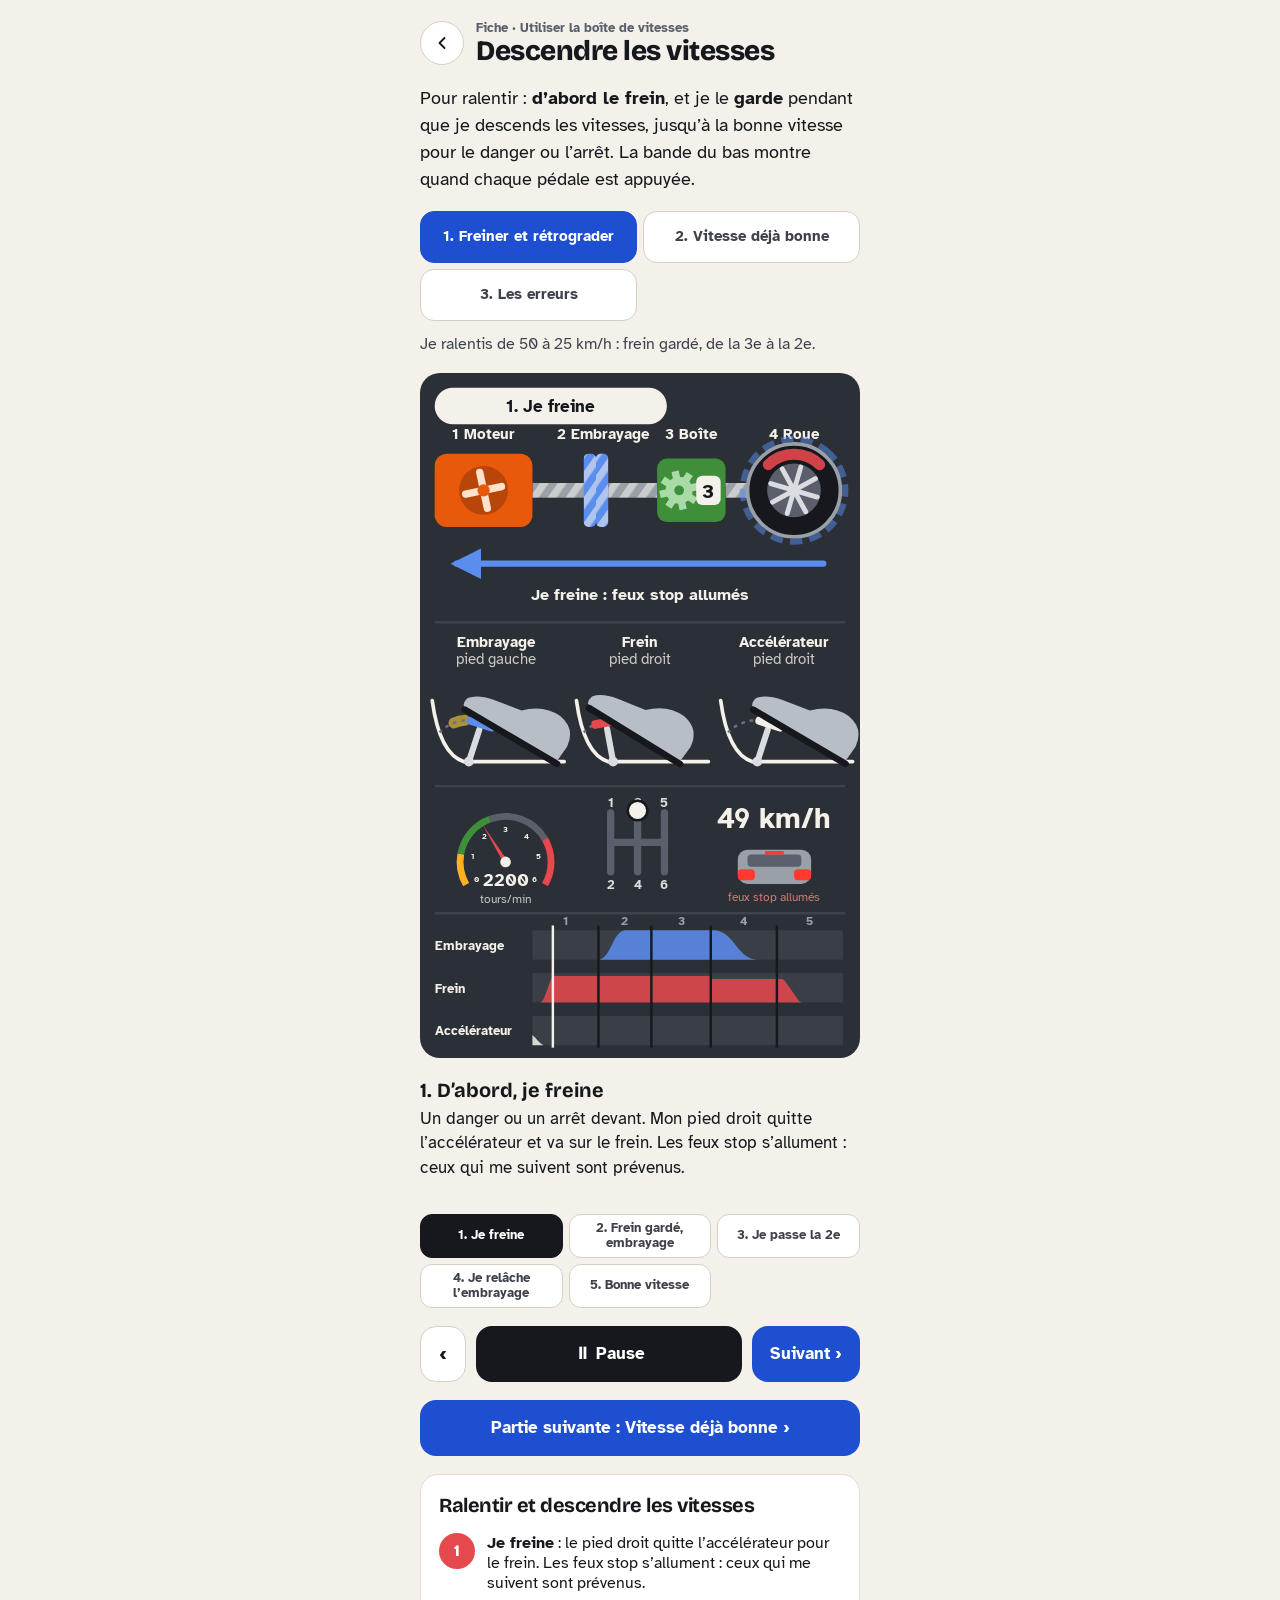
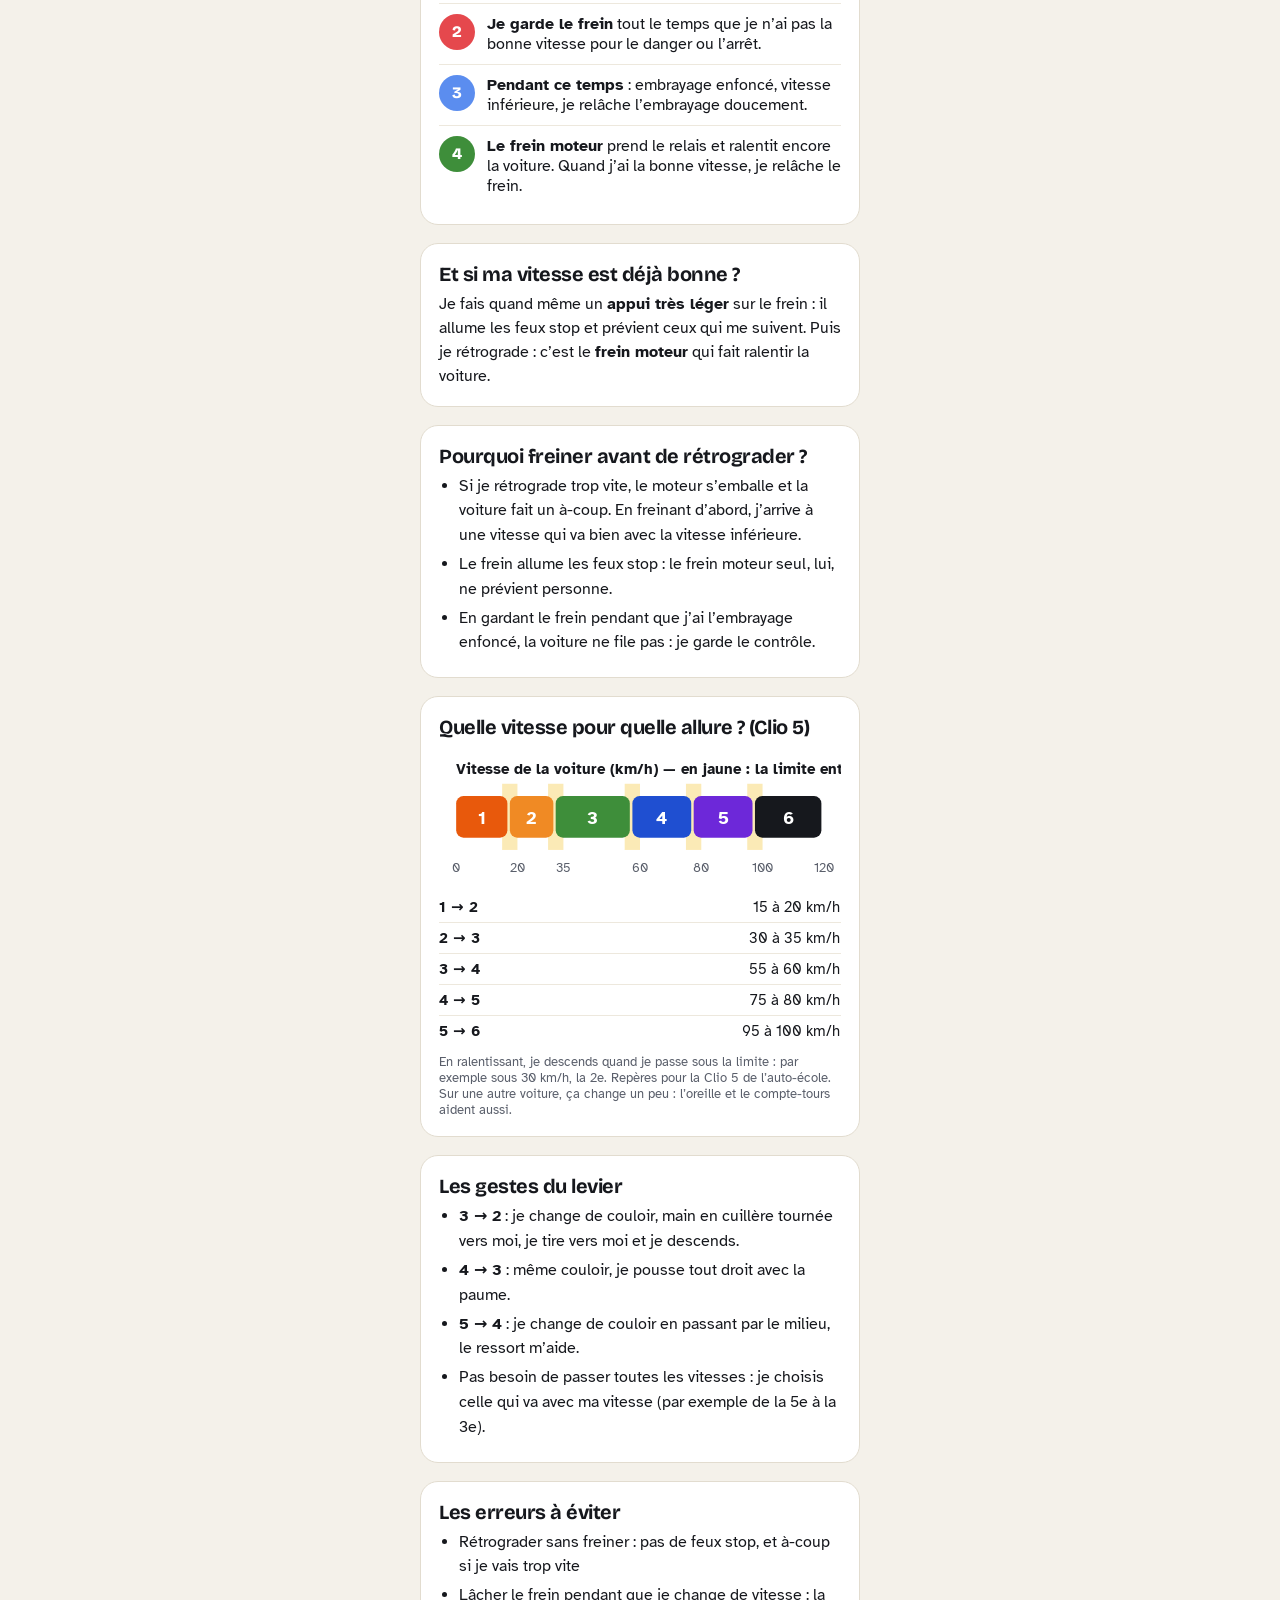
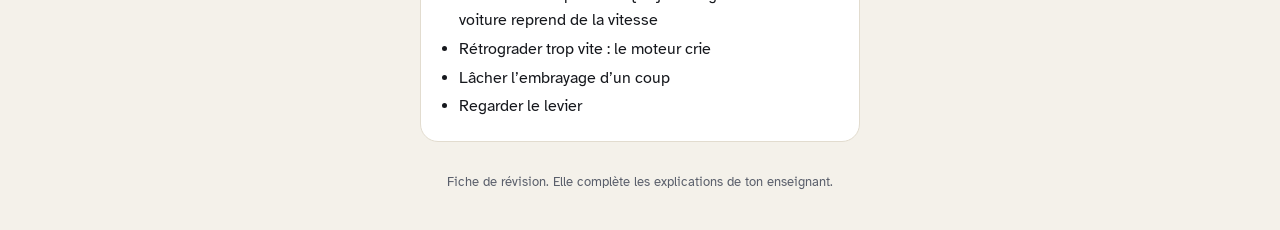
==== fiches/retro.html @ cc8c1042 "Add files via upload" ====
<!doctype html>
<html lang="fr">
<head>
<meta charset="utf-8">
<meta name="viewport" content="width=device-width, initial-scale=1, viewport-fit=cover">
<title>Descendre les vitesses — Fiche</title>
<meta name="theme-color" content="#F4F1EA">
<link rel="preconnect" href="https://fonts.googleapis.com">
<link href="https://fonts.googleapis.com/css2?family=Atkinson+Hyperlegible:wght@400;700&family=Bricolage+Grotesque:opsz,wght@12..96,600;12..96,800&display=swap" rel="stylesheet">
<link rel="stylesheet" href="fiches.css">
<style>
  .stage{background:#2B2F36;border-radius:20px;overflow:hidden;position:relative}
  .stage svg{display:block;width:100%;height:auto}
  .steps{display:grid;grid-template-columns:repeat(3,minmax(0,1fr));gap:6px}
  .steps button{min-height:44px;border-radius:12px;border:1px solid var(--line2);background:var(--card);font-weight:700;font-size:13px;cursor:pointer;color:var(--ink2);padding:0 4px;line-height:1.1}
  .steps button[aria-current="true"]{background:var(--ink);color:#fff;border-color:var(--ink)}
  .caption{min-height:120px;font-size:17px;line-height:1.45}
  .caption b{font-family:var(--display);font-size:20px;display:block;margin-bottom:2px}
  .ctrl{display:flex;gap:10px;align-items:center}
  .key{display:flex;gap:12px;align-items:flex-start;padding:10px 0;border-bottom:1px solid var(--soft)}
  .key:last-child{border-bottom:0}
  .key .n{flex-shrink:0;width:36px;height:36px;border-radius:18px;color:#fff;font-family:var(--display);font-weight:800;display:flex;align-items:center;justify-content:center}
  ul.clean{margin:0;padding-left:20px;line-height:1.55}
  ul.clean li{margin:4px 0}
  .two{display:grid;grid-template-columns:1fr 1fr;gap:10px}
  .two>div{border-radius:14px;padding:12px;line-height:1.45;font-size:15px}
  .lbl{font-family:'Atkinson Hyperlegible',sans-serif;font-weight:700}
  .card svg{display:block;width:100%;height:auto}
  .shaftA{animation:shaftRun .5s linear infinite}
  .wheelA{animation:wheelTurn 1.2s linear infinite;transform-box:fill-box;transform-origin:center}
  @keyframes shaftRun{to{stroke-dashoffset:-12}}
  @keyframes wheelTurn{to{transform:rotate(-360deg)}}
  @media (prefers-reduced-motion:reduce){.shaftA,.wheelA{animation:none}}
  .chap{display:grid;grid-template-columns:1fr 1fr;gap:6px}
  .chap button{min-height:52px;border-radius:14px;border:1px solid var(--line2);background:var(--card);font-weight:800;font-size:15px;cursor:pointer;color:var(--ink2);line-height:1.15;padding:4px 8px}
  .chap button[aria-pressed="true"]{background:var(--blue);border-color:var(--blue);color:#fff}
  .steps.n2{grid-template-columns:1fr 1fr}
</style>
</head>
<body>
<main id="app" style="gap:18px">
  <div class="row"><a class="icon-btn" href="./" id="backlink" aria-label="Retour"><svg viewBox="0 0 24 24" fill="none" stroke="currentColor" stroke-width="2.2" stroke-linecap="round" stroke-linejoin="round"><path d="M15 18l-6-6 6-6"/></svg></a>
    <div><div class="small muted" style="font-weight:700">Fiche · Utiliser la boîte de vitesses</div><h1 style="font-size:28px;font-weight:800;line-height:1.1">Descendre les vitesses</h1></div></div>

  <p style="margin:0;font-size:18px;line-height:1.5">Pour ralentir : <b>d’abord le frein</b>, et je le <b>garde</b> pendant que je descends les vitesses, jusqu’à la bonne vitesse pour le danger ou l’arrêt. La bande du bas montre quand chaque pédale est appuyée.</p>

  <div class="chap" id="chap" role="group" aria-label="Choisir une partie"></div>
  <p id="chapI" style="margin:-6px 0 0;font-size:16px;line-height:1.4;color:var(--ink2)"></p>
  <div class="stage" aria-label="Animation : moteur, embrayage, boîte de vitesses et roue, avec la pédale d'embrayage, l'accélérateur et le compte-tours">
    <svg id="scene" viewBox="0 0 360 560" role="img" aria-labelledby="capT">
      <defs>
        <pattern id="stripe" width="12" height="12" patternUnits="userSpaceOnUse" patternTransform="rotate(35)"><rect width="6" height="12" fill="#F4F1EA" opacity=".55"/></pattern>
        <marker id="ah" viewBox="0 0 10 10" refX="8" refY="5" markerWidth="5" markerHeight="5" orient="auto-start-reverse"><path d="M0 0 L10 5 L0 10 Z" fill="context-stroke"/></marker>
      </defs>
      <!-- étiquettes -->
      <g class="lbl" font-size="12" fill="#F4F1EA" text-anchor="middle">
        <text x="52" y="54">1 Moteur</text><text x="150" y="54">2 Embrayage</text><text x="222" y="54">3 Boîte</text><text x="306" y="54">4 Roue</text>
      </g>
      <!-- arbres (les rayures défilent = ça tourne) -->
      <g id="sh1"><rect x="92" y="90" width="44" height="12" fill="#9AA0A8"/><rect id="sh1s" x="80" y="90" width="68" height="12" fill="url(#stripe)" clip-path="url(#c1)"/></g>
      <clipPath id="c1"><rect x="92" y="90" width="44" height="12"/></clipPath>
      <g id="sh2"><rect id="sh2r" x="156" y="90" width="38" height="12" fill="#9AA0A8"/><rect id="sh2s" x="144" y="90" width="62" height="12" fill="url(#stripe)" clip-path="url(#c2)"/></g>
      <clipPath id="c2"><rect id="c2r" x="156" y="90" width="38" height="12"/></clipPath>
      <g id="sh3"><rect x="250" y="90" width="20" height="12" fill="#9AA0A8"/><rect id="sh3s" x="238" y="90" width="44" height="12" fill="url(#stripe)" clip-path="url(#c3)"/></g>
      <clipPath id="c3"><rect x="250" y="90" width="20" height="12"/></clipPath>
      <!-- moteur -->
      <rect x="12" y="66" width="80" height="60" rx="10" fill="#E8590C"/>
      <g transform="translate(52 96)"><circle r="20" fill="#B8460A"/><g id="fanE"><rect x="-3" y="-18" width="6" height="36" rx="3" fill="#FFE2CC"/><rect x="-18" y="-3" width="36" height="6" rx="3" fill="#FFE2CC"/></g><circle r="5" fill="#E8590C"/></g>
      <!-- embrayage : disque côté moteur + disque côté boîte -->
      <g id="discA"><rect x="134" y="66" width="10" height="60" rx="4" fill="#5B8DEF"/><rect id="discAs" x="134" y="40" width="10" height="112" fill="url(#stripe)" clip-path="url(#cA)"/></g>
      <clipPath id="cA"><rect x="134" y="66" width="10" height="60" rx="4"/></clipPath>
      <g id="discB"><rect x="0" y="66" width="10" height="60" rx="4" fill="#5B8DEF"/><rect id="discBs" x="0" y="40" width="10" height="112" fill="url(#stripe)" clip-path="url(#cB)"/></g>
      <clipPath id="cB"><rect id="cBr" x="0" y="66" width="10" height="60" rx="4"/></clipPath>
      <g id="spark" opacity="0"><path d="M144 76 l6 -8 M144 96 l8 0 M144 116 l6 8" stroke="#FFD43B" stroke-width="3" stroke-linecap="round"/></g>
      <!-- boîte -->
      <rect x="194" y="70" width="56" height="52" rx="8" fill="#3E8E3A"/>
      <g transform="translate(212 96)"><g id="gear"><circle r="11" fill="#A9DBA6"/><g fill="#A9DBA6"><rect x="-3" y="-16" width="6" height="32"/><rect x="-16" y="-3" width="32" height="6"/><rect x="-3" y="-16" width="6" height="32" transform="rotate(45)"/><rect x="-3" y="-16" width="6" height="32" transform="rotate(-45)"/></g><circle r="4" fill="#3E8E3A"/></g></g>
      <rect x="226" y="84" width="20" height="24" rx="5" fill="#F4F1EA"/><text id="gearT" x="236" y="102" text-anchor="middle" class="lbl" font-size="16" fill="#16181D">N</text>
      <!-- roue -->
      <g transform="translate(306 96)"><circle id="emb" r="42" fill="none" stroke="#5B8DEF" stroke-width="5" stroke-dasharray="10 6" opacity="0"/><circle r="38" fill="#16181D" stroke="#9AA0A8" stroke-width="3"/><circle r="22" fill="#5A5F6B"/><g id="wheel" stroke="#D9DCE0" stroke-width="4" stroke-linecap="round"><path d="M0 -20 V20 M-20 0 H20 M-14 -14 L14 14 M-14 14 L14 -14"/></g><circle r="5" fill="#D9DCE0"/><path id="brk" d="M-21 -21 A30 30 0 0 1 21 -21" stroke="#E5484D" stroke-width="9" fill="none" stroke-linecap="round" opacity="0"/></g>
      <!-- sens de l'entraînement -->
      <g id="flow" opacity="0"><line id="flowL" x1="30" y1="156" x2="330" y2="156" stroke="#FFB020" stroke-width="5" stroke-linecap="round" marker-end="url(#ah)"/></g>
      <g id="cut" opacity="0"><circle cx="150" cy="156" r="11" fill="#E5484D"/><path d="M144 150 l12 12 M156 150 l-12 12" stroke="#fff" stroke-width="3" stroke-linecap="round"/></g>
      <text id="flowT" x="180" y="186" text-anchor="middle" class="lbl" font-size="13" fill="#F4F1EA"></text>
      <line x1="12" y1="204" x2="348" y2="204" stroke="#3E424B" stroke-width="2"/>
      <!-- pédales, levier, compte-tours, feux stop, bande des appuis -->
      <g class="lbl" font-size="12" fill="#F4F1EA" text-anchor="middle"><text x="62" y="224">Embrayage</text><text x="62" y="238" font-weight="400" opacity=".8">pied gauche</text><text x="180" y="224">Frein</text><text x="180" y="238" font-weight="400" opacity=".8">pied droit</text><text x="298" y="224">Accélérateur</text><text x="298" y="238" font-weight="400" opacity=".8">pied droit</text></g>
      <g id="uC" transform="translate(58 318)"></g>
      <g id="grpF"><g id="uF" transform="translate(176 318)"></g></g>
      <g id="uA" transform="translate(294 318)"></g>
      <line x1="12" y1="338" x2="348" y2="338" stroke="#3E424B" stroke-width="2"/>
      <g transform="translate(70 400) scale(.62)">
        <path id="arcs" fill="none"/>
        <g id="ticks"></g>
        <g id="needle"><path d="M-3 0 L0 -58 L3 0 Z" fill="#E5484D"/></g><circle r="7" fill="#F4F1EA"/>
        <text y="32" text-anchor="middle" class="lbl" font-size="24" fill="#F4F1EA" id="rpmT">800</text>
      </g>
      <text x="70" y="434" text-anchor="middle" font-family="Atkinson Hyperlegible, sans-serif" font-size="10" fill="#F4F1EA" opacity=".8">tours/min</text>
      <g transform="translate(178 384)">
        <g stroke="#5A5F6B" stroke-width="6" stroke-linecap="round" fill="none"><path d="M-22 -24 V24 M0 -24 V24 M22 -24 V24 M-22 0 H22"/></g>
        <g class="lbl" font-size="11" fill="#D9DCE0" text-anchor="middle"><text x="-22" y="-29">1</text><text x="0" y="-29">3</text><text x="22" y="-29">5</text><text x="-22" y="38">2</text><text x="0" y="38">4</text><text x="22" y="38">6</text></g>
        <circle id="knob" r="8" fill="#F4F1EA" stroke="#16181D" stroke-width="2"/>
      </g>
      <text id="spdT" x="290" y="372" text-anchor="middle" class="lbl" font-size="24" fill="#F4F1EA">0 km/h</text>
      <g transform="translate(290 404)"><rect x="-30" y="-14" width="60" height="28" rx="8" fill="#9AA0A8"/><rect x="-22" y="-10" width="44" height="10" rx="3" fill="#5A5F6B"/>
        <rect id="stopL" x="-30" y="2" width="14" height="9" rx="3" fill="#6B2A2A"/><rect id="stopR" x="16" y="2" width="14" height="9" rx="3" fill="#6B2A2A"/><rect id="stopC" x="-8" y="-13" width="16" height="3" rx="1.5" fill="#6B2A2A"/></g>
      <text id="stopT" x="290" y="432" text-anchor="middle" font-family="Atkinson Hyperlegible, sans-serif" font-size="10" fill="#F4F1EA" opacity=".8">feux stop</text>
      <line x1="12" y1="442" x2="348" y2="442" stroke="#3E424B" stroke-width="2"/>
      <g class="lbl" font-size="11" fill="#F4F1EA"><text x="12" y="472">Embrayage</text><text x="12" y="507">Frein</text><text x="12" y="542">Accélérateur</text></g>
      <g id="tl"></g>
      <line id="tlCur" y1="452" y2="552" stroke="#F4F1EA" stroke-width="2"/>
      <g id="stallB" opacity="0"><rect x="134" y="142" width="92" height="28" rx="14" fill="#E5484D"/><text x="180" y="161" text-anchor="middle" class="lbl" font-size="14" fill="#fff">Calé !</text></g>
      <g><rect x="12" y="12" width="190" height="30" rx="15" fill="#F4F1EA"/><text id="badgeT" x="107" y="32" text-anchor="middle" class="lbl" font-size="14" fill="#16181D"></text></g>
    </svg>
  </div>

  <div class="caption" id="cap" aria-live="polite"><b id="capT"></b><span id="capS"></span></div>
  <div class="steps" id="steps"></div>
  <div class="ctrl"><button class="btn btn-light" id="prev" style="width:auto;padding:0 18px;font-size:20px" aria-label="Étape précédente">‹</button><button class="btn btn-dark" id="play" style="flex:1">⏸ Pause</button><button class="btn btn-primary" id="next" style="width:auto;padding:0 18px">Suivant ›</button></div>
  <button class="btn btn-primary" id="nextChap"></button>

  <div class="card" id="gestes"><h2 style="font-size:20px;margin-bottom:6px">Ralentir et descendre les vitesses</h2>
    <div class="key"><span class="n" style="background:#E5484D">1</span><div><b>Je freine</b> : le pied droit quitte l’accélérateur pour le frein. Les feux stop s’allument : ceux qui me suivent sont prévenus.</div></div>
    <div class="key"><span class="n" style="background:#E5484D">2</span><div><b>Je garde le frein</b> tout le temps que je n’ai pas la bonne vitesse pour le danger ou l’arrêt.</div></div>
    <div class="key"><span class="n" style="background:#5B8DEF">3</span><div><b>Pendant ce temps</b> : embrayage enfoncé, vitesse inférieure, je relâche l’embrayage doucement.</div></div>
    <div class="key"><span class="n" style="background:#3E8E3A">4</span><div><b>Le frein moteur</b> prend le relais et ralentit encore la voiture. Quand j’ai la bonne vitesse, je relâche le frein.</div></div>
  </div>

  <div class="card" id="leger"><h2 style="font-size:20px;margin-bottom:6px">Et si ma vitesse est déjà bonne ?</h2>
    <p style="margin:0;line-height:1.5">Je fais quand même un <b>appui très léger</b> sur le frein : il allume les feux stop et prévient ceux qui me suivent. Puis je rétrograde : c’est le <b>frein moteur</b> qui fait ralentir la voiture.</p>
  </div>

  <div class="card" id="pourquoi"><h2 style="font-size:20px;margin-bottom:6px">Pourquoi freiner avant de rétrograder ?</h2>
    <ul class="clean">
      <li>Si je rétrograde trop vite, le moteur s’emballe et la voiture fait un à-coup. En freinant d’abord, j’arrive à une vitesse qui va bien avec la vitesse inférieure.</li>
      <li>Le frein allume les feux stop : le frein moteur seul, lui, ne prévient personne.</li>
      <li>En gardant le frein pendant que j’ai l’embrayage enfoncé, la voiture ne file pas : je garde le contrôle.</li>
    </ul>
  </div>

  <div class="card" id="plages"><h2 style="font-size:20px;margin-bottom:8px">Quelle vitesse pour quelle allure ? (Clio 5)</h2>
    <svg viewBox="0 0 328 112" role="img" aria-label="Vitesses de passage sur la Clio 5 : de la 1re à la 2e vers 15 à 20 km/h, de la 2e à la 3e vers 30 à 35, de la 3e à la 4e vers 55 à 60, de la 4e à la 5e vers 75 à 80, de la 5e à la 6e vers 95 à 100 km/h">
      <text x="14" y="22" font-family="Atkinson Hyperlegible, sans-serif" font-size="12" font-weight="700" fill="#16181D">Vitesse de la voiture (km/h) — en jaune : la limite entre deux vitesses</text>
      <rect x="51.5" y="30" width="12.5" height="54" fill="#F2C230" opacity=".35"/><rect x="89.0" y="30" width="12.5" height="54" fill="#F2C230" opacity=".35"/><rect x="151.5" y="30" width="12.5" height="54" fill="#F2C230" opacity=".35"/><rect x="201.5" y="30" width="12.5" height="54" fill="#F2C230" opacity=".35"/><rect x="251.5" y="30" width="12.5" height="54" fill="#F2C230" opacity=".35"/><rect x="14.0" y="40" width="41.8" height="34" rx="6" fill="#E8590C"/><text x="34.9" y="63" text-anchor="middle" font-family="Atkinson Hyperlegible, sans-serif" font-weight="700" font-size="15" fill="#fff">1</text><rect x="57.8" y="40" width="35.5" height="34" rx="6" fill="#F08A24"/><text x="75.5" y="63" text-anchor="middle" font-family="Atkinson Hyperlegible, sans-serif" font-weight="700" font-size="15" fill="#fff">2</text><rect x="95.2" y="40" width="60.5" height="34" rx="6" fill="#3E8E3A"/><text x="125.5" y="63" text-anchor="middle" font-family="Atkinson Hyperlegible, sans-serif" font-weight="700" font-size="15" fill="#fff">3</text><rect x="157.8" y="40" width="48.0" height="34" rx="6" fill="#1F4FD1"/><text x="181.8" y="63" text-anchor="middle" font-family="Atkinson Hyperlegible, sans-serif" font-weight="700" font-size="15" fill="#fff">4</text><rect x="207.8" y="40" width="48.0" height="34" rx="6" fill="#6D28D9"/><text x="231.8" y="63" text-anchor="middle" font-family="Atkinson Hyperlegible, sans-serif" font-weight="700" font-size="15" fill="#fff">5</text><rect x="257.8" y="40" width="54.2" height="34" rx="6" fill="#16181D"/><text x="284.9" y="63" text-anchor="middle" font-family="Atkinson Hyperlegible, sans-serif" font-weight="700" font-size="15" fill="#fff">6</text><text x="14.0" y="102" text-anchor="middle" font-family="Atkinson Hyperlegible, sans-serif" font-size="11" fill="#5A5F6B">0</text><text x="64.0" y="102" text-anchor="middle" font-family="Atkinson Hyperlegible, sans-serif" font-size="11" fill="#5A5F6B">20</text><text x="101.5" y="102" text-anchor="middle" font-family="Atkinson Hyperlegible, sans-serif" font-size="11" fill="#5A5F6B">35</text><text x="164.0" y="102" text-anchor="middle" font-family="Atkinson Hyperlegible, sans-serif" font-size="11" fill="#5A5F6B">60</text><text x="214.0" y="102" text-anchor="middle" font-family="Atkinson Hyperlegible, sans-serif" font-size="11" fill="#5A5F6B">80</text><text x="264.0" y="102" text-anchor="middle" font-family="Atkinson Hyperlegible, sans-serif" font-size="11" fill="#5A5F6B">100</text><text x="314.0" y="102" text-anchor="middle" font-family="Atkinson Hyperlegible, sans-serif" font-size="11" fill="#5A5F6B">120</text>
    </svg>
    <table style="width:100%;border-collapse:collapse;margin-top:8px;font-size:15px">
      <tr style="border-bottom:1px solid var(--soft)"><td style="padding:6px 0"><b>1 → 2</b></td><td style="text-align:right">15 à 20 km/h</td></tr>
      <tr style="border-bottom:1px solid var(--soft)"><td style="padding:6px 0"><b>2 → 3</b></td><td style="text-align:right">30 à 35 km/h</td></tr>
      <tr style="border-bottom:1px solid var(--soft)"><td style="padding:6px 0"><b>3 → 4</b></td><td style="text-align:right">55 à 60 km/h</td></tr>
      <tr style="border-bottom:1px solid var(--soft)"><td style="padding:6px 0"><b>4 → 5</b></td><td style="text-align:right">75 à 80 km/h</td></tr>
      <tr><td style="padding:6px 0"><b>5 → 6</b></td><td style="text-align:right">95 à 100 km/h</td></tr>
    </table>
    <p class="small muted" style="margin:8px 0 0">En ralentissant, je descends quand je passe sous la limite : par exemple sous 30 km/h, la 2e. Repères pour la Clio 5 de l’auto-école. Sur une autre voiture, ça change un peu : l’oreille et le compte-tours aident aussi.</p>
  </div>

  <div class="card" id="grille"><h2 style="font-size:20px;margin-bottom:6px">Les gestes du levier</h2>
    <ul class="clean">
      <li><b>3 → 2</b> : je change de couloir, main en cuillère tournée vers moi, je tire vers moi et je descends.</li>
      <li><b>4 → 3</b> : même couloir, je pousse tout droit avec la paume.</li>
      <li><b>5 → 4</b> : je change de couloir en passant par le milieu, le ressort m’aide.</li>
      <li>Pas besoin de passer toutes les vitesses : je choisis celle qui va avec ma vitesse (par exemple de la 5e à la 3e).</li>
    </ul>
  </div>

  <div class="card"><h2 style="font-size:20px;margin-bottom:6px">Les erreurs à éviter</h2>
    <ul class="clean"><li>Rétrograder sans freiner : pas de feux stop, et à-coup si je vais trop vite</li><li>Lâcher le frein pendant que je change de vitesse : la voiture reprend de la vitesse</li><li>Rétrograder trop vite : le moteur crie</li><li>Lâcher l’embrayage d’un coup</li><li>Regarder le levier</li></ul></div>

  <p class="footer">Fiche de révision. Elle complète les explications de ton enseignant.</p>
</main>
<script>
(function () {
  'use strict';
  (function backlink() { // retour : liste des fiches ; ouverte depuis l'outil de l'enseignant (?o=1) : page précédente
    const bl = document.getElementById('backlink');
    bl.href = './'; bl.setAttribute('aria-label', 'Toutes les fiches');
    if (new URLSearchParams(location.search).has('o')) bl.addEventListener('click', function (e) { if (history.length > 1) { e.preventDefault(); history.back(); } });
  })();
  const $ = (id) => document.getElementById(id);
  const ease = (t) => t < .5 ? 2 * t * t : 1 - Math.pow(-2 * t + 2, 2) / 2;
  const lerp = (a, b, t) => a + (b - a) * t;
  const seg = (p, a, b) => Math.max(0, Math.min(1, (p - a) / (b - a)));
  const R1 = 125, R2 = 65, R3 = 45, R4 = 33; // tr/min par km/h en 1re, 2e, 3e

  // ---- compte-tours : arcs et graduations (0 à 6000 tr/min sur 240°) ----
  const ang = (rpm) => -120 + Math.min(rpm, 6000) / 6000 * 240;
  function arc(a1, a2, r) {
    const p = (a) => [Math.sin(a * Math.PI / 180) * r, -Math.cos(a * Math.PI / 180) * r];
    const [x1, y1] = p(a1), [x2, y2] = p(a2);
    return `M${x1.toFixed(1)} ${y1.toFixed(1)} A${r} ${r} 0 ${a2 - a1 > 180 ? 1 : 0} 1 ${x2.toFixed(1)} ${y2.toFixed(1)}`;
  }
  (function gauge() {
    const zones = [[0, 1000, '#FFB020'], [1000, 2500, '#3E8E3A'], [2500, 4500, '#5A5F6B'], [4500, 6000, '#E5484D']];
    $('arcs').outerHTML = zones.map(([a, b, c]) => `<path d="${arc(ang(a), ang(b), 60)}" stroke="${c}" stroke-width="9" fill="none"/>`).join('');
    let t = '';
    for (let k = 0; k <= 6; k++) { const a = ang(k * 1000) * Math.PI / 180; t += `<text x="${(Math.sin(a) * 44).toFixed(1)}" y="${(-Math.cos(a) * 44 + 4).toFixed(1)}" text-anchor="middle" font-family="Atkinson Hyperlegible, sans-serif" font-size="11" font-weight="700" fill="#F4F1EA">${k}</text>`; }
    $('ticks').innerHTML = t;
  })();

  // ---- pédales : angle relevée / enfoncée ----
  // Pédale vue de côté (conducteur à droite, avant de la voiture à gauche) : articulée au plancher,
  // le talon posé au sol, le pied appuie sur le patin. d = 0 pédale en haut, 1 pédale enfoncée.
  const PU = { P: [-18, 0], L: 30, up: 18, down: -45, F: 62 }; // F : talon → plante du pied
  const padAt = (d) => { const a = lerp(PU.up, PU.down, d) * Math.PI / 180; return { a, x: PU.P[0] + Math.sin(a) * (PU.L + 4), y: PU.P[1] - Math.cos(a) * (PU.L + 4) }; };
  const SHOE = 'M6 0 L-56 0 Q-62 -1 -60 -7 Q-56 -12 -46 -14 L-28 -17 Q-18 -27 -6 -26 Q6 -24 7 -12 Z';
  function unitSVG(id, pad, dark) {
    const fl = dark ? '#F4F1EA' : '#16181D', arm = dark ? '#D9DCE0' : '#5A5F6B', tr = dark ? '#6B7280' : '#C9C2B3';
    let path = ''; for (let k = 0; k <= 10; k++) { const q = padAt(k / 10); path += (k ? 'L' : 'M') + q.x.toFixed(1) + ' ' + q.y.toFixed(1); }
    let pp = ''; for (let k = 0; k <= 6; k++) { const q = padAt(.38 + .24 * k / 6); pp += (k ? 'L' : 'M') + q.x.toFixed(1) + ' ' + q.y.toFixed(1); }
    return `<path d="M-48 -50 Q-42 -6 -22 0 L60 0" stroke="${fl}" stroke-width="3" fill="none" stroke-linecap="round"/>
      ${id === 'C' ? `<path d="${pp}" stroke="#FFD43B" stroke-width="9" fill="none" stroke-linecap="round" opacity=".6"/>` : ''}
      <path d="${path}" stroke="${tr}" stroke-width="2" fill="none" stroke-dasharray="3 4"/>
      <g id="${id}arm"><rect x="-2.5" y="-${PU.L}" width="5" height="${PU.L}" rx="2.5" fill="${arm}"/><rect x="-12" y="-${PU.L + 6}" width="24" height="7" rx="3" fill="${pad}"/></g>
      <circle cx="${PU.P[0]}" cy="${PU.P[1]}" r="4" fill="${arm}"/>
      <g id="${id}foot"><path d="${SHOE}" fill="${dark ? '#B8BEC6' : '#9AA0A8'}"/><path d="M7 0 L-58 0" stroke="${dark ? '#16181D' : '#3E424B'}" stroke-width="4" stroke-linecap="round"/></g>`;
  }
  function setPedal(id, d, root) {
    const r = root || document, q = padAt(Math.max(0, Math.min(1, d)));
    r.querySelector('#' + id + 'arm').setAttribute('transform', `translate(${PU.P[0]} ${PU.P[1]}) rotate(${(q.a * 180 / Math.PI).toFixed(1)})`);
    // le talon reste au sol, la plante du pied sur le patin
    const py = q.y - 2, dy = -3 - py, hx = q.x + Math.sqrt(Math.max(0, PU.F * PU.F - dy * dy));
    const phi = Math.atan2(py + 3, q.x - hx) * 180 / Math.PI - 180;
    r.querySelector('#' + id + 'foot').setAttribute('transform', `translate(${hx.toFixed(1)} -3) rotate(${phi.toFixed(1)}) scale(${(PU.F / 46).toFixed(3)})`);
  }
  $('uC').innerHTML = unitSVG('C', '#5B8DEF', true);
  $('uF').innerHTML = unitSVG('F', '#E5484D', true);
  $('uA').innerHTML = unitSVG('A', '#F4F1EA', true);

  // ---- les étapes ----
  // c : embrayage (0 = pédale enfoncée / débrayé, 1 = relevée / embrayé) · g : gaz (0-1)
  // rpm : régime · v : km/h · b : rotation du disque côté boîte (tr/min équivalents) · flow : 'fwd' | 'back' | 'cut' | 'none'
  // fb : frein (0-1) · lev : position du levier
  const geared = (gear, v) => gear === '2' ? v * R2 : (gear === '3' ? v * R3 : (gear === '4' ? v * R4 : v * R1));
  const STEPS = [
    { id: 'frein', k: '1. Je freine', d: 5000, t: '1. D’abord, je freine', s: 'Un danger ou un arrêt devant. Mon pied droit quitte l’accélérateur et va sur le frein. Les feux stop s’allument : ceux qui me suivent sont prévenus.',
      f: (p) => { const g = .35 * (1 - seg(p, 0, .15)), fb = .45 * seg(p, .15, .3), v = lerp(50, 38, ease(seg(p, .15, 1))); return { c: 1, g, fb, rpm: geared('3', v), v, b: geared('3', v), gear: '3', lev: '3', flow: g > .05 ? 'fwd' : 'back', ft: fb > .05 ? 'Je freine : feux stop allumés' : 'Pied levé…' }; } },
    { id: 'garde', k: '2. Frein gardé, embrayage', d: 4000, t: '2. Je garde le frein et j’enfonce l’embrayage', s: 'Le pied droit reste sur le frein. Le pied gauche enfonce l’embrayage pour pouvoir changer de vitesse.',
      f: (p) => { const c = 1 - ease(seg(p, 0, .5)), v = lerp(38, 33, p); return { c, g: 0, fb: .45, rpm: c > .5 ? geared('3', v) : lerp(800, geared('3', v), c * 2), v, b: geared('3', v), gear: '3', lev: '3', flow: c > .5 ? 'back' : 'cut', ft: 'Frein gardé, embrayage enfoncé' }; } },
    { id: 'passe', k: '3. Je passe la 2e', d: 4500, t: '3. Je passe la 2e, toujours en freinant', s: 'Le frein est toujours appuyé. Je change de couloir : main en cuillère vers moi, je tire vers moi et je descends en 2e.',
      f: (p) => { const t = ease(seg(p, .1, .85)), v = lerp(33, 29, p), gear = t < .35 ? '3' : (t < .7 ? 'N' : '2'); return { c: 0, g: 0, fb: .45, rpm: 800, v, b: gear === 'N' ? lerp(geared('3', v), geared('2', v), seg(t, .35, .7)) : geared(gear, v), gear, lev: { from: '3', to: '2', t }, flow: 'cut', ft: gear === '2' ? '2e passée, frein toujours appuyé' : 'Je change de couloir' }; } },
    { id: 'relache', k: '4. Je relâche l’embrayage', d: 5000, t: '4. Je relâche l’embrayage doucement', s: 'Toujours le frein. L’embrayage remonte doucement : le moteur se remet à tourner avec les roues. En 2e, le frein moteur est plus fort (anneau bleu).',
      f: (p) => { const c = ease(seg(p, .05, .7)), v = lerp(29, 26, p), sy = geared('2', v); return { c, g: 0, fb: .4, rpm: c < .5 ? 800 : lerp(800, sy, seg(c, .5, 1)), v, b: sy, gear: '2', lev: '2', flow: c < .5 ? 'cut' : 'back', ft: c < .5 ? 'Je relâche doucement…' : 'Frein + frein moteur' }; } },
    { id: 'bonne', k: '5. Bonne vitesse', d: 5000, t: '5. J’ai la bonne vitesse : je relâche le frein', s: 'Je suis à la bonne vitesse pour le danger ou l’arrêt. Je relâche le frein. Le frein moteur continue de retenir la voiture.',
      f: (p) => { const fb = .4 * (1 - seg(p, .1, .35)), v = lerp(26, 22, ease(p)); return { c: 1, g: 0, fb, rpm: geared('2', v), v, b: geared('2', v), gear: '2', lev: '2', flow: 'back', ft: fb > .04 ? 'Je relâche le frein' : 'Le frein moteur retient la voiture' }; } },

    { id: 'touche', k: '1. Appui léger', d: 4500, t: '1. Vitesse déjà bonne : un appui très léger', s: 'Ma vitesse va déjà bien. Je pose quand même le pied sur le frein, très légèrement : les feux stop s’allument et préviennent ceux qui me suivent.',
      f: (p) => { const g = .3 * (1 - seg(p, 0, .15)), fb = .1 * seg(p, .15, .3), v = lerp(32, 30.5, p); return { c: 1, g, fb, rpm: geared('3', v), v, b: geared('3', v), gear: '3', lev: '3', flow: g > .05 ? 'fwd' : 'back', ft: fb > .04 ? 'Appui léger : feux stop allumés' : 'Pied levé…' }; } },
    { id: 'retro2', k: '2. Je rétrograde', d: 6000, t: '2. Je rétrograde quand même', s: 'Frein léger toujours posé : embrayage, 2e, je relâche doucement. Le frein moteur devient plus fort.',
      f: (p) => { const v = lerp(30.5, 28, p); let c, gear, lev; if (p < .25) { c = 1 - ease(seg(p, 0, .25)); gear = '3'; lev = '3'; } else if (p < .55) { c = 0; const t = ease(seg(p, .25, .55)); gear = t < .35 ? '3' : (t < .7 ? 'N' : '2'); lev = { from: '3', to: '2', t }; } else { c = ease(seg(p, .55, .9)); gear = '2'; lev = '2'; }
        const sy = geared(gear === 'N' ? '2' : gear, v); return { c, g: 0, fb: .1, rpm: c > .5 ? sy : lerp(800, sy, c * 2), v, b: sy, gear, lev, flow: c > .5 ? 'back' : 'cut', ft: c > .5 ? (gear === '2' ? 'En 2e : frein moteur plus fort' : 'Frein léger posé') : 'Embrayage, 2e…' }; } },
    { id: 'fm', k: '3. Le frein moteur', d: 4500, t: '3. C’est le frein moteur qui ralentit', s: 'Je relâche le frein. En 2e, le frein moteur fait ralentir la voiture tout seul.',
      f: (p) => { const fb = .1 * (1 - seg(p, .05, .25)), v = lerp(28, 20, ease(p)); return { c: 1, g: 0, fb, rpm: geared('2', v), v, b: geared('2', v), gear: '2', lev: '2', flow: 'back', ft: 'Le frein moteur ralentit la voiture' }; } },

    { id: 'sansfrein', k: 'Sans freiner', d: 5000, t: 'Erreur : rétrograder sans freiner', s: 'Je passe la 2e à 50 km/h sans freiner. Pas de feux stop : celui qui me suit n’est pas prévenu. Et le moteur s’emballe d’un coup : à-coup.',
      f: (p) => { const v = lerp(50, 44, p); let c, gear, lev; if (p < .2) { c = 1 - ease(seg(p, 0, .2)); gear = '3'; lev = '3'; } else if (p < .45) { c = 0; const t = ease(seg(p, .2, .45)); gear = t < .5 ? '3' : '2'; lev = { from: '3', to: '2', t }; } else { c = Math.min(1, seg(p, .45, .55)); gear = '2'; lev = '2'; }
        const sy = geared(gear, v), jolt = p > .48 && p < .7 ? Math.sin(seg(p, .48, .7) * Math.PI * 3) * 2 : 0; return { c, g: 0, fb: 0, rpm: c > .5 ? sy : lerp(800, sy, c * 2), v: v + jolt, b: sy, gear, lev, flow: c > .5 ? 'back' : 'cut', ft: c > .5 ? 'Le moteur crie, à-coup, pas de feux stop !' : 'Pas de frein…', bad: c > .5 }; } },
    { id: 'lachefrein', k: 'Frein lâché trop tôt', d: 5000, t: 'Erreur : lâcher le frein pendant le changement', s: 'Je freine, puis je lâche le frein en enfonçant l’embrayage. Plus rien ne retient la voiture : elle reprend de la vitesse, surtout en descente.',
      f: (p) => { const fb = p < .2 ? .45 * seg(p, 0, .1) : 0, c = p < .2 ? 1 : (p < .8 ? 0 : seg(p, .8, 1)), v = p < .2 ? lerp(45, 40, p / .2) : lerp(40, 44, seg(p, .2, .8)); return { c, g: 0, fb, rpm: c > .5 ? geared('3', v) : 800, v, b: geared('3', v), gear: '3', lev: '3', flow: c > .5 ? 'back' : 'cut', ft: p > .2 ? 'Frein lâché : la voiture repart !' : 'Je freine…', bad: p > .2 }; } }
  ];
  const STEP_BY = Object.fromEntries(STEPS.map((x) => [x.id, x]));
  const CHAP = [
    { id: 'ralentir', t: '1. Freiner et rétrograder', i: 'Je ralentis de 50 à 25 km/h : frein gardé, de la 3e à la 2e.', steps: ['frein', 'garde', 'passe', 'relache', 'bonne'] },
    { id: 'leger', t: '2. Vitesse déjà bonne', i: 'Appui léger pour les feux stop, puis le frein moteur.', steps: ['touche', 'retro2', 'fm'] },
    { id: 'erreurs', t: '3. Les erreurs', i: 'Ce qui se passe sans le frein.', steps: ['sansfrein', 'lachefrein'] }
  ];
  let ch = CHAP[0], LIST = [];
  const stepsEl = $('steps');
  CHAP.forEach((c, n) => { const b = document.createElement('button'); b.textContent = c.t; b.dataset.n = n; b.addEventListener('click', () => setChap(n)); $('chap').appendChild(b); });
  $('nextChap').addEventListener('click', () => { const n = CHAP.indexOf(ch); if (n < CHAP.length - 1) setChap(n + 1); else { setChap(0); } window.scrollTo({ top: $('chap').offsetTop - 12, behavior: 'smooth' }); });
  function setChap(n, stepId) {
    ch = CHAP[n]; LIST = ch.steps.map((id) => STEP_BY[id]);
    [...$('chap').children].forEach((b) => b.setAttribute('aria-pressed', String(+b.dataset.n === n)));
    $('chapI').textContent = ch.i;
    $('scene').setAttribute('viewBox', '0 0 360 560');
    $('grpF').style.display = ch.noBrake ? 'none' : '';
    stepsEl.innerHTML = ''; stepsEl.className = 'steps' + (LIST.length % 2 === 0 ? ' n2' : '');
    LIST.forEach((st, i) => { const b = document.createElement('button'); b.textContent = st.k; b.addEventListener('click', () => go(i)); stepsEl.appendChild(b); });
    $('nextChap').textContent = n < CHAP.length - 1 ? 'Partie suivante : ' + CHAP[n + 1].t.replace(/^\d\. /, '') + ' ›' : 'Revoir depuis le début ›';
    buildTL();
    go(Math.max(0, stepId ? ch.steps.indexOf(stepId) : 0));
  }
  // bande des appuis : embrayage enfoncé (bleu) et accélérateur appuyé (blanc), sur toute la partie
  const TLX = 92, TLW = 254;
  let TLTOT = 1, TLOFF = [0];
  function buildTL() {
    TLTOT = LIST.reduce((a, x) => a + x.d, 0); TLOFF = []; let acc = 0; LIST.forEach((x) => { TLOFF.push(acc); acc += x.d; });
    const lane = (key, y0, h, col) => {
      let d = `M${TLX} ${y0}`;
      LIST.forEach((st, i) => { for (let k = 0; k <= 24; k++) { const p = k / 24, v = st.f(p), val = key === 'c' ? 1 - v.c : (key === 'f' ? Math.min(1, (v.fb || 0) * 2) : v.g); const x = TLX + (TLOFF[i] + p * st.d) / TLTOT * TLW; d += ` L${x.toFixed(1)} ${(y0 - val * h).toFixed(1)}`; } });
      return `<rect x="${TLX}" y="${y0 - h}" width="${TLW}" height="${h}" fill="#3A3F47"/><path d="${d} L${TLX + TLW} ${y0} Z" fill="${col}" opacity=".85"/>`;
    };
    let h = lane('c', 480, 24, '#5B8DEF') + lane('f', 515, 24, '#E5484D') + lane('g', 550, 24, '#F4F1EA');
    LIST.forEach((st, i) => { const x = TLX + TLOFF[i] / TLTOT * TLW; if (i) h += `<line x1="${x.toFixed(1)}" y1="452" x2="${x.toFixed(1)}" y2="552" stroke="#16181D" stroke-width="2"/>`; h += `<text x="${(x + st.d / TLTOT * TLW / 2).toFixed(1)}" y="452" text-anchor="middle" class="lbl" font-size="10" fill="#9AA0A8">${i + 1}</text>`; });
    $('tl').innerHTML = h;
  }
  const LEV = { N: [0, 0], 1: [-24, -26], 2: [-24, 26], 3: [0, -26], 4: [0, 26], 5: [24, -26] };
  function levPos(l) {
    if (typeof l === 'string') return LEV[l];
    const A = LEV[l.from], B = LEV[l.to], pts = [A, [A[0], 0], [B[0], 0], B];
    const lens = [1, 2, 3].map((i) => Math.hypot(pts[i][0] - pts[i - 1][0], pts[i][1] - pts[i - 1][1])), tot = lens.reduce((a, b) => a + b, 0) || 1;
    let d = l.t * tot;
    for (let i = 1; i < 4; i++) { if (d <= lens[i - 1] || i === 3) { const r = lens[i - 1] ? Math.min(1, d / lens[i - 1]) : 1; return [lerp(pts[i - 1][0], pts[i][0], r), lerp(pts[i - 1][1], pts[i][1], r)]; } d -= lens[i - 1]; }
    return B;
  }

  let idx = 0, t0 = performance.now(), paused = false, pauseAt = 0, last = performance.now();
  const ph = { e: 0, b: 0, w: 0 };
  function go(i) { idx = i; t0 = performance.now(); if (paused) pauseAt = t0; }

  function draw(p, dt) {
    const st = LIST[idx], s = st.f(Math.max(0, Math.min(1, p)));
    // rotations (1 tour visuel par seconde pour 1000 tr/min)
    if (!paused) { ph.e += s.rpm / 1000 * dt; ph.b += s.b / 1000 * dt; ph.w += s.v / 12 * dt; }
    const gap = Math.max(0, (.5 - s.c) / .5) * 18; // écart des disques
    const xB = 144 + gap;
    $('discB').setAttribute('transform', `translate(${xB} 0)`);
    $('cBr').setAttribute('x', 0);
    $('sh2r').setAttribute('x', xB + 10); $('sh2r').setAttribute('width', 194 - xB - 10);
    $('c2r').setAttribute('x', xB + 10); $('c2r').setAttribute('width', 194 - xB - 10);
    $('fanE').setAttribute('transform', `rotate(${(ph.e * 360) % 360})`);
    $('gear').setAttribute('transform', `rotate(${(ph.b * 360) % 360})`);
    $('wheel').setAttribute('transform', `rotate(${(ph.w * 360) % 360})`);
    $('sh1s').setAttribute('x', 80 + (ph.e * 12) % 12);
    $('discAs').setAttribute('y', 40 + (ph.e * 14) % 14);
    $('discBs').setAttribute('y', 40 + (ph.b * 14) % 14);
    $('sh2s').setAttribute('x', 144 + gap + (ph.b * 12) % 12);
    $('sh3s').setAttribute('x', 238 + (ph.w * 24) % 12);
    $('gearT').textContent = s.gear;
    const slip = s.flow === 'slip' && s.c > .45 && Math.abs(s.rpm - s.b) > 60;
    $('spark').setAttribute('opacity', slip && Math.floor(performance.now() / 120) % 2 ? 1 : 0);
    // sens d'entraînement
    const fl = $('flowL');
    if (s.flow === 'fwd' || s.flow === 'slip') { $('flow').setAttribute('opacity', 1); fl.setAttribute('x1', 30); fl.setAttribute('x2', 330); fl.setAttribute('stroke', '#FFB020'); }
    else if (s.flow === 'back') { $('flow').setAttribute('opacity', 1); fl.setAttribute('x1', 330); fl.setAttribute('x2', 30); fl.setAttribute('stroke', '#5B8DEF'); }
    else $('flow').setAttribute('opacity', 0);
    $('cut').setAttribute('opacity', s.flow === 'cut' ? 1 : 0);
    if (s.flow === 'none' && s.gear === 'N') { $('cut').setAttribute('opacity', 1); $('cut').setAttribute('transform', 'translate(72 0)'); } else $('cut').setAttribute('transform', '');
    $('flowT').textContent = s.ft || '';
    $('flowT').setAttribute('fill', s.bad ? '#FFB4B4' : '#F4F1EA');
    const lit = (s.fb || 0) > .04; ['stopL', 'stopR', 'stopC'].forEach((id) => $(id).setAttribute('fill', lit ? '#FF3B30' : '#6B2A2A'));
    $('stopT').textContent = lit ? 'feux stop allumés' : 'feux stop'; $('stopT').setAttribute('fill', lit ? '#FF8A80' : '#F4F1EA');
    const kp = levPos(s.lev || 'N'); $('knob').setAttribute('cx', kp[0]); $('knob').setAttribute('cy', kp[1]);
    const tcx = TLX + (TLOFF[idx] + Math.min(1, Math.max(0, p)) * st.d) / TLTOT * TLW; $('tlCur').setAttribute('x1', tcx.toFixed(1)); $('tlCur').setAttribute('x2', tcx.toFixed(1));
    // pédales et compte-tours
    setPedal('C', 1 - s.c); setPedal('A', s.g); setPedal('F', s.fb || 0);
    $('brk').setAttribute('opacity', Math.min(1, (s.fb || 0) * 2));
    // frein moteur : les roues entraînent le moteur (vitesse passée, pied levé) → anneau bleu, plus fort sur un petit rapport
    const emb = s.flow === 'back' ? (s.gear === '1' || s.gear === '2' ? 1 : .5) : 0;
    $('emb').setAttribute('opacity', emb * (s.emb == null ? 1 : s.emb));
    $('emb').setAttribute('transform', `rotate(${(-ph.w * 120) % 360})`);
    const shake = s.rpm > 0 && s.rpm < 750 ? Math.sin(performance.now() / 30) * 3 : 0;
    $('needle').setAttribute('transform', `rotate(${ang(Math.max(0, s.rpm)) + shake})`);
    $('rpmT').textContent = String(Math.round(s.rpm / 50) * 50);
    $('spdT').textContent = Math.round(s.v) + ' km/h';
    $('stallB').setAttribute('opacity', s.stall ? 1 : 0);
    $('badgeT').textContent = st.k;
    $('capT').textContent = st.t; $('capS').textContent = st.s;
    [...stepsEl.children].forEach((b, i) => b.setAttribute('aria-current', String(i === idx)));
  }
  function loop(now) {
    const dt = Math.min(.05, (now - last) / 1000); last = now;
    if (!paused) { let p = (now - t0) / LIST[idx].d; if (p >= 1 + 1500 / LIST[idx].d) { t0 = now; p = 0; } draw(p, dt); }
    else draw((pauseAt - t0) / LIST[idx].d, 0);
    requestAnimationFrame(loop);
  }
  $('play').addEventListener('click', () => {
    if (paused) { t0 += performance.now() - pauseAt; paused = false; $('play').textContent = '⏸ Pause'; }
    else { paused = true; pauseAt = performance.now(); $('play').textContent = '▶ Lecture'; }
  });
  $('prev').addEventListener('click', () => go(Math.max(0, idx - 1)));
  $('next').addEventListener('click', () => { if (idx < LIST.length - 1) go(idx + 1); else $('nextChap').click(); });
  function fromHash() {
    const h = location.hash.replace('#', '');
    const n = CHAP.findIndex((c) => c.id === h || (h && c.steps.includes(h)));
    if (n >= 0) return setChap(n, CHAP[n].id === h ? null : h);
    if (!h) return setChap(0);
    setChap(0); if ($(h)) $(h).scrollIntoView();
  }
  window.addEventListener('hashchange', fromHash); fromHash();

  // ---- schéma fixe : 3 positions de la pédale ----


  if (window.matchMedia('(prefers-reduced-motion: reduce)').matches) { paused = true; pauseAt = performance.now(); $('play').textContent = '▶ Lecture'; }
  requestAnimationFrame(loop);
})();
</script>
</body>
</html>
---- fiches/fiches.css ----
:root{
  --ground:#F4F1EA; --card:#FFFFFF; --ink:#16181D; --ink2:#3E424B; --muted:#5A5F6B;
  --line:#E2DCCF; --line2:#D6D0C4; --soft:#EDE8DD; --blue:#1F4FD1; --blue-d:#163A9C; --blue-l:#E3E9FB; --blue-m:#8FA7E8;
  --orange:#C2410C; --orange-d:#9A3412; --orange-l:#FBEEE6; --neutral:#E2DCCF;
  --display:'Bricolage Grotesque', system-ui, sans-serif;
  --body:'Atkinson Hyperlegible', system-ui, sans-serif;
}
*{box-sizing:border-box}
html,body{margin:0;background:var(--ground);color:var(--ink);font-family:var(--body);font-size:16px;-webkit-text-size-adjust:100%}
body{min-height:100vh;min-height:100dvh}
button,input,select{font:inherit;color:inherit}
a{color:var(--blue)}
#app{max-width:480px;margin:0 auto;min-height:100vh;min-height:100dvh;padding:calc(env(safe-area-inset-top) + 20px) 20px calc(env(safe-area-inset-bottom) + 24px);display:flex;flex-direction:column;gap:20px}
.loading{color:var(--muted);text-align:center;margin-top:40vh}
.dark{background:var(--ink);color:var(--ground)}
body.is-dark{background:var(--ink)}

h1,h2,.display{font-family:var(--display);margin:0;letter-spacing:-.5px}
.brand{font-family:var(--display);font-weight:800;font-size:22px}
.muted{color:var(--muted)}
.small{font-size:13px}
.row{display:flex;align-items:center;gap:12px}
.between{justify-content:space-between}
.stack{display:flex;flex-direction:column;gap:12px}
.grow{flex:1}
.spacer{margin-top:auto}

.icon-btn{width:44px;height:44px;flex-shrink:0;border-radius:22px;border:1px solid var(--line2);background:var(--card);display:inline-flex;align-items:center;justify-content:center;cursor:pointer;color:var(--ink);text-decoration:none}
.dark .icon-btn{background:transparent;border-color:#3A3E47;color:var(--ground)}
.icon-btn svg{width:20px;height:20px}

.btn{display:flex;align-items:center;justify-content:center;gap:10px;min-height:56px;padding:0 20px;border-radius:16px;border:0;font-weight:700;font-size:17px;cursor:pointer;text-decoration:none;width:100%}
.btn-primary{background:var(--blue);color:#fff}
.btn-dark{background:var(--ink);color:#fff}
.btn-light{background:var(--card);color:var(--ink);border:1px solid var(--line2)}
.btn-ghost{background:transparent;color:inherit;border:1px solid #3A3E47}
.btn:disabled{opacity:.5;cursor:default}
.btn svg{width:18px;height:18px}

.card{background:var(--card);border:1px solid var(--line);border-radius:18px;padding:18px}
.hero{background:var(--blue);color:#fff;border-radius:20px;padding:22px;display:flex;flex-direction:column;gap:14px}
.hero .btn{background:#fff;color:var(--ink);min-height:52px}
.countdown{font-family:var(--display);font-weight:800;font-size:56px;line-height:1;letter-spacing:-2px}

.bar{height:12px;border-radius:6px;overflow:hidden;display:flex;background:var(--soft)}
.bar .m{background:var(--ink)} .bar .c{background:var(--blue-m)}
.legend{display:flex;gap:14px;flex-wrap:wrap;font-size:13px;color:var(--muted)}
.dot{width:10px;height:10px;border-radius:5px;display:inline-block;margin-right:6px;vertical-align:-1px}

.tiles{display:grid;grid-template-columns:repeat(2,minmax(0,1fr));gap:12px}
.tile{background:var(--card);border:1px solid var(--line);border-radius:18px;padding:16px;min-height:108px;display:flex;flex-direction:column;justify-content:space-between;text-decoration:none;color:var(--ink);cursor:pointer;text-align:left}
.tile svg{width:26px;height:26px}
.tile b{font-size:16px}

.banner{background:var(--orange-l);border-radius:16px;padding:14px 16px;font-size:14px;line-height:1.45}
.banner b{color:var(--orange-d)}
.warn{background:var(--orange);color:#fff;border-radius:14px;padding:12px 14px;font-weight:700;font-size:15px;display:flex;gap:12px;align-items:center}

.progress{flex:1;height:8px;border-radius:4px;background:var(--line);overflow:hidden}
.progress>div{height:8px;background:var(--blue)}
.chip{align-self:flex-start;padding:6px 12px;border-radius:999px;font-size:13px;font-weight:700}
.chip-VI,.chip-VE{background:var(--blue-l);color:var(--blue-d)}
.chip-SR{background:var(--orange-l);color:var(--orange-d)}
.chip-PS{background:var(--soft);color:var(--ink2)}
.question{font-family:var(--display);font-weight:700;font-size:28px;line-height:1.15;letter-spacing:-.5px}
.context{font-size:14px;color:var(--muted);line-height:1.4}
.hint{background:var(--card);border:1px dashed var(--line2);border-radius:16px;padding:16px;display:flex;gap:12px;color:var(--ink2);line-height:1.45}
.answer{background:var(--card);border:1px solid var(--line);border-radius:18px;padding:16px 18px;display:flex;flex-direction:column;gap:8px}
.answer .label{font-weight:700;font-size:12px;letter-spacing:.6px;text-transform:uppercase;color:var(--blue-d)}
.answer .text{font-size:17px;line-height:1.5;white-space:pre-line}
.listen{display:inline-flex;align-items:center;gap:12px;min-height:52px;padding:0 20px 0 7px;border-radius:26px;border:1px solid var(--line2);background:var(--card);font-weight:700;cursor:pointer;align-self:flex-start}
.listen .round{width:38px;height:38px;border-radius:19px;background:var(--ink);display:flex;align-items:center;justify-content:center}
.listen svg{width:18px;height:18px}

.rate{display:grid;grid-template-columns:repeat(3,minmax(0,1fr));gap:10px}
.rate button{min-height:72px;border-radius:16px;cursor:pointer;display:flex;flex-direction:column;align-items:center;justify-content:center;gap:2px}
.rate b{font-size:17px} .rate span{font-size:12px}
.r-rate{border:2px solid var(--orange);background:var(--card);color:var(--orange-d)}
.r-hes{border:0;background:var(--neutral);color:var(--ink)}
.r-su{border:0;background:var(--blue);color:#fff}

.stats{display:grid;grid-template-columns:repeat(3,minmax(0,1fr));gap:10px}
.stat{border-radius:16px;padding:14px}
.stat .n{font-family:var(--display);font-weight:800;font-size:32px}
.stat .l{font-size:14px;font-weight:700}
.stat-su{background:var(--blue);color:#fff}.stat-hes{background:var(--neutral)}.stat-rate{background:var(--card);border:2px solid var(--orange);color:var(--orange-d)}

.list{background:var(--card);border:1px solid var(--line);border-radius:18px;overflow:hidden}
.item{display:flex;align-items:center;gap:12px;padding:14px 16px;border-bottom:1px solid var(--soft);width:100%;background:none;border-left:0;border-right:0;border-top:0;text-align:left;cursor:pointer}
.item:last-child{border-bottom:0}
.item .t{font-size:15px;font-weight:700;line-height:1.3}
.item .s{font-size:13px;color:var(--muted)}
.badge{padding:4px 10px;border-radius:999px;font-size:12px;font-weight:700;white-space:nowrap}
.b-m{background:var(--ink);color:#fff}.b-c{background:var(--blue-l);color:var(--blue-d)}.b-r{border:1.5px solid var(--orange);color:var(--orange-d)}.b-n{border:1px solid var(--line2);color:var(--muted)}.b-x{border:1px dashed #8A8F99;color:var(--ink2)}
.strike .t{text-decoration:line-through;color:var(--muted)}

.chips{display:flex;gap:8px;overflow-x:auto;padding-bottom:4px;-webkit-overflow-scrolling:touch}
.chips button{flex-shrink:0;min-height:40px;padding:0 14px;border-radius:20px;border:1px solid var(--line2);background:var(--card);cursor:pointer;font-size:14px}
.chips button[aria-pressed="true"]{background:var(--ink);color:#fff;border-color:var(--ink);font-weight:700}

.field{display:flex;flex-direction:column;gap:8px}
.field label,.legend-t{font-weight:700}
.input{min-height:52px;border-radius:14px;border:1px solid #C9C2B3;background:var(--card);padding:0 16px;font-size:16px;width:100%}
.check{display:flex;align-items:center;gap:10px;min-height:44px}
.check input{width:22px;height:22px;accent-color:var(--blue);margin:0}
.options{display:grid;grid-template-columns:repeat(2,minmax(0,1fr));gap:12px}
.option{border:1px solid var(--line2);background:var(--card);border-radius:16px;padding:16px;display:flex;flex-direction:column;gap:6px;cursor:pointer;text-align:left}
.option[aria-pressed="true"]{border:2px solid var(--blue);padding:15px}
.option small{color:var(--muted);line-height:1.35}

.odo{background:var(--ink);border-radius:18px;padding:20px 16px;display:flex;flex-direction:column;gap:16px;align-items:center;color:#fff}
.digits{display:flex;gap:6px;align-items:flex-end}
.digit{width:38px;height:54px;border-radius:8px;background:#2A2D35;color:#8A8F99;font-family:var(--display);font-weight:700;font-size:30px;display:flex;align-items:center;justify-content:center}
.digit.on{width:46px;height:62px;background:#fff;color:var(--ink);font-weight:800;font-size:36px;outline:3px solid var(--blue-m);outline-offset:2px}
.odo .grid2{display:grid;grid-template-columns:repeat(2,minmax(0,1fr));gap:10px;width:100%}
.odo input{min-height:48px;border-radius:12px;border:1px solid #3A3E47;background:#2A2D35;color:#fff;padding:0 14px;font-size:20px;font-weight:700;width:100%;letter-spacing:4px}
.odo label{font-size:12px;color:#C9C5BC}
.draw .part{padding:12px 16px;border-bottom:1px solid var(--soft);display:flex;flex-direction:column;gap:3px}
.draw .part:last-child{border-bottom:0}
.part .k{font-size:12px;font-weight:700;text-transform:uppercase;letter-spacing:.5px}
.part .note{font-size:12px;color:var(--orange-d)}

.steps{display:flex;flex-direction:column;gap:8px}
.step{display:flex;align-items:center;gap:12px;padding:12px 14px;border-radius:14px;background:var(--card);border:1px solid var(--line)}
.step.cur{background:var(--ink);color:#fff;border-color:var(--ink)}
.step.todo{background:transparent;border-style:dashed;color:var(--muted)}
.step .n{width:28px;height:28px;border-radius:14px;border:2px solid currentColor;display:flex;align-items:center;justify-content:center;font-size:13px;font-weight:700;flex-shrink:0}
.rec{width:88px;height:88px;border-radius:44px;border:6px solid #F4D3C2;background:var(--orange);cursor:pointer;display:flex;align-items:center;justify-content:center;align-self:center}
.rec .sq{width:26px;height:26px;border-radius:6px;background:#fff}
.rec .ci{width:30px;height:30px;border-radius:15px;background:#fff}

.ring{width:148px;height:148px;border-radius:74px;border:8px solid #2A2D35;display:flex;align-items:center;justify-content:center;font-family:var(--display);font-weight:800;font-size:52px;align-self:center}
.player{display:flex;justify-content:center;align-items:center;gap:28px}
.player .big{width:80px;height:80px;border-radius:40px;border:0;background:var(--ground);color:var(--ink);display:flex;align-items:center;justify-content:center;cursor:pointer}
.player .big svg{width:28px;height:28px}
.player .icon-btn{width:56px;height:56px;border-radius:28px}

dialog{border:0;border-radius:20px;padding:0;max-width:440px;width:calc(100% - 32px);background:var(--ground);color:var(--ink)}
dialog::backdrop{background:rgba(22,24,29,.5)}
.sheet{padding:20px;display:flex;flex-direction:column;gap:14px;max-height:85vh;overflow:auto}
hr{border:0;border-top:1px solid var(--soft);margin:0}
.footer{font-size:13px;color:var(--muted);text-align:center;line-height:1.5}
.sr-only{position:absolute;width:1px;height:1px;overflow:hidden;clip:rect(0 0 0 0);white-space:nowrap}
:focus-visible{outline:3px solid var(--blue-m);outline-offset:2px}
.row > svg{width:24px;height:24px;flex-shrink:0}

/* ---- Relevé de leçon ---- */
body{-webkit-user-select:none;user-select:none;-webkit-touch-callout:none}
input,textarea{-webkit-user-select:text;user-select:text}
.bar-top{display:flex;align-items:center;gap:10px}
.pill{display:inline-flex;align-items:center;gap:8px;min-height:44px;padding:0 14px;border-radius:22px;background:var(--card);border:1px solid var(--line2);font-weight:700;cursor:pointer;color:var(--ink);text-decoration:none}
.total{font-family:var(--display);font-weight:800;font-size:22px;margin-left:auto}
.big{display:grid;grid-template-columns:repeat(2,minmax(0,1fr));gap:10px}
.tap{position:relative;min-height:96px;border-radius:18px;border:1px solid var(--line);background:var(--card);padding:14px 14px 12px;text-align:left;display:flex;flex-direction:column;justify-content:space-between;gap:6px;cursor:pointer;color:var(--ink);touch-action:manipulation}
.tap:active{transform:scale(.97);background:var(--blue-l)}
.tap .lab{font-weight:700;font-size:16px;line-height:1.2}
.tap .ref{font-size:12px;color:var(--muted)}
.tap .cnt{position:absolute;top:10px;right:12px;font-family:var(--display);font-weight:800;font-size:26px;line-height:1}
.tap .cnt.zero{color:#C9C2B3}
.tap.elim{border:2px solid var(--orange)}
.tap.elim .lab{color:var(--orange-d)}
.tap.plus{border:2px solid var(--blue)}
.tap.hit{animation:hit .35s ease}
@keyframes hit{0%{background:var(--blue-m)}100%{background:var(--card)}}
.row-tap{display:flex;align-items:center;gap:12px;width:100%;min-height:56px;padding:10px 14px;border:0;border-bottom:1px solid var(--soft);background:var(--card);text-align:left;cursor:pointer;touch-action:manipulation;color:var(--ink)}
.row-tap:last-child{border-bottom:0}
.row-tap:active{background:var(--blue-l)}
.row-tap .lab{flex:1;font-weight:700;font-size:15px;line-height:1.25}
.row-tap .ref{display:block;font-weight:400;font-size:12px;color:var(--muted)}
.row-tap .cnt{font-family:var(--display);font-weight:800;font-size:20px;min-width:28px;text-align:right}
.row-tap .cnt.zero{color:#C9C2B3}
.off{opacity:.45}
.off.hasoff{opacity:.75}
.sect{font-size:12px;font-weight:700;letter-spacing:.6px;text-transform:uppercase;color:var(--muted);margin:6px 2px -4px}
.toast{position:fixed;left:50%;bottom:calc(env(safe-area-inset-bottom) + 24px);transform:translateX(-50%);background:var(--ink);color:#fff;padding:12px 18px;border-radius:14px;font-weight:700;font-size:15px;box-shadow:0 6px 20px rgba(0,0,0,.25);z-index:50;max-width:calc(100% - 32px);text-align:center}
.undo{display:flex;align-items:center;justify-content:space-between;gap:10px;background:var(--soft);border-radius:14px;padding:6px 6px 6px 14px;font-size:14px;color:var(--ink2);min-height:52px}
.undo button{min-height:40px;padding:0 14px;border-radius:12px;border:1px solid var(--line2);background:var(--card);font-weight:700;cursor:pointer}
.undo button:disabled{opacity:.4}
.res{display:flex;flex-direction:column;gap:2px;padding:12px 0;border-bottom:1px solid var(--soft)}
.res:last-child{border-bottom:0}
.res .h{display:flex;justify-content:space-between;gap:10px;font-weight:700}
.res .h b{font-family:var(--display);font-size:18px}
.res .s{font-size:13px;color:var(--muted);line-height:1.4}
.res.top .h span{color:var(--orange-d)}
.card h2{font-size:17px;margin-bottom:2px}
.objlist{display:flex;flex-direction:column;gap:2px;max-height:none}
.objlist label{display:flex;gap:10px;align-items:flex-start;padding:8px 0;font-size:14px;line-height:1.35;border-bottom:1px solid var(--soft)}
.objlist input{width:20px;height:20px;margin-top:1px;accent-color:var(--blue);flex-shrink:0}
details summary{cursor:pointer;font-weight:700;min-height:44px;display:flex;align-items:center;list-style:none}
details summary::-webkit-details-marker{display:none}
details summary::after{content:"＋";margin-left:auto;color:var(--muted)}
details[open] summary::after{content:"−"}
select.input{appearance:auto}
.switch{display:flex;align-items:center;justify-content:space-between;gap:12px;min-height:52px}
.switch input{width:48px;height:28px;accent-color:var(--blue)}

/* ---- v2 : réussites, sélection des objectifs, situations ---- */
.tile2{display:flex;border-radius:18px;border:1px solid var(--line);background:var(--card);overflow:hidden;min-height:100px}
.tile2.elim{border:2px solid var(--orange)}
.tile2.elim .lab{color:var(--orange-d)}
.tap-err{position:relative;flex:1;min-width:0;border:0;background:transparent;padding:12px 10px 10px 14px;text-align:left;display:flex;flex-direction:column;justify-content:space-between;gap:4px;cursor:pointer;color:var(--ink);touch-action:manipulation}
.tap-err:active{background:#FBEEE6}
.tap-err .lab{font-weight:700;font-size:15px;line-height:1.2;padding-right:26px}
.tap-err .ref{font-size:12px;color:var(--muted)}
.tap-err .cnt{position:absolute;top:10px;right:8px;font-family:var(--display);font-weight:800;font-size:24px;line-height:1;color:var(--orange-d)}
.tap-err .cnt.zero{color:#C9C2B3}
.tap-ok{width:54px;flex-shrink:0;border:0;border-left:1px solid var(--line);background:var(--blue-l);color:var(--blue-d);display:flex;flex-direction:column;align-items:center;justify-content:center;gap:2px;cursor:pointer;font-size:22px;touch-action:manipulation}
.tap-ok b{font-family:var(--display);font-size:18px}
.tap-ok:active{background:var(--blue-m)}
.hit-err .tap-err{animation:hiterr .35s ease}
.hit-ok .tap-ok{animation:hitok .35s ease}
@keyframes hiterr{0%{background:#F4D3C2}100%{background:transparent}}
@keyframes hitok{0%{background:var(--blue-m)}100%{background:var(--blue-l)}}
.row2{display:flex;border-bottom:1px solid var(--soft)}
.row2:last-child{border-bottom:0}
.row2 .row-tap{border-bottom:0}
.row-ok{width:56px;flex-shrink:0;border:0;border-left:1px solid var(--soft);background:var(--blue-l);color:var(--blue-d);display:flex;flex-direction:column;align-items:center;justify-content:center;cursor:pointer;font-size:16px;touch-action:manipulation}
.row-ok b{font-family:var(--display);font-size:15px}
.row2.off{opacity:.45}
.row2.off.hasoff{opacity:.75}
.seg{display:grid;grid-template-columns:1fr 1fr;background:var(--soft);border-radius:14px;padding:4px;gap:4px}
.seg button{min-height:40px;border:0;border-radius:10px;background:transparent;font-weight:700;cursor:pointer;color:var(--ink2)}
.seg button[aria-pressed="true"]{background:var(--card);color:var(--ink);box-shadow:0 1px 3px rgba(0,0,0,.12)}
.objrow{display:flex;align-items:center;gap:8px}
.objc{width:28px;font-weight:800;font-family:var(--display);font-size:15px}
.objchips{display:grid;grid-template-columns:repeat(9,minmax(0,1fr));gap:4px;flex:1}
.oc{min-height:40px;border-radius:10px;border:1px solid var(--line2);background:var(--card);font-weight:700;cursor:pointer;color:var(--muted);padding:0}
.oc.on{background:var(--ink);border-color:var(--ink);color:#fff}
.sitbar{position:fixed;left:0;right:0;bottom:0;background:var(--card);border-top:1px solid var(--line);box-shadow:0 -6px 20px rgba(0,0,0,.12);padding:10px 12px calc(env(safe-area-inset-bottom) + 12px);display:flex;flex-direction:column;gap:8px;z-index:40}
.sitbar .chips button{min-height:44px}
.toast{bottom:auto;top:calc(env(safe-area-inset-top) + 14px)}

.tap-err .lab{padding-right:0;hyphens:auto;-webkit-hyphens:auto;overflow-wrap:anywhere}
.tap-err .foot{display:flex;align-items:flex-end;justify-content:space-between;gap:6px}
.tap-err .cnt{position:static;font-size:26px}
.toast{top:calc(env(safe-area-inset-top) + 64px);padding:8px 14px;font-size:14px}

/* ---- v3 : liste des compétences façon Suivi Drive, situation prolongée ---- */
.comp{border-radius:14px;overflow:hidden;border:1px solid var(--line)}
.comphead{display:flex;align-items:center;gap:12px;width:100%;min-height:60px;padding:8px 12px 8px 8px;border:0;background:var(--card);cursor:pointer;text-align:left;color:var(--ink)}
.cbadge{flex-shrink:0;width:52px;height:44px;border-radius:6px;background:var(--cc);color:#fff;font-family:var(--display);font-weight:800;font-size:22px;display:flex;align-items:center;justify-content:center}
.ctitle{flex:1;font-size:12px;font-weight:700;text-transform:uppercase;letter-spacing:.3px;line-height:1.3}
.ccount{font-weight:800;font-size:14px;color:var(--cc)}
.comphead[aria-expanded="true"]{border-bottom:1px solid var(--line)}
.objlines{background:#F7F5F0}
.objline{display:flex;align-items:flex-start;gap:12px;width:100%;min-height:52px;padding:10px 12px;border:0;border-bottom:1px solid var(--soft);background:transparent;text-align:left;cursor:pointer;color:var(--ink);font-size:15px;line-height:1.35}
.objline:last-child{border-bottom:0}
.objline .box{flex-shrink:0;width:28px;height:28px;border:2px solid var(--ink);border-radius:4px;display:flex;align-items:center;justify-content:center;font-weight:800;background:#fff;color:#fff}
.objline.on .box{background:var(--cc);border-color:var(--cc)}
.objline.on .otxt{font-weight:700}
.objline:active{background:var(--soft)}
.sitgrid{display:grid;grid-template-columns:repeat(2,minmax(0,1fr));gap:8px}
.sitgrid button{min-height:52px;border-radius:12px;border:1px solid var(--line2);background:var(--card);font-weight:700;font-size:15px;cursor:pointer;color:var(--ink)}
.sitgrid button[aria-pressed="true"]{background:var(--ink);color:#fff}
.sitgrid button:active{background:var(--blue-l)}
.sitprog{height:4px;border-radius:2px;background:var(--soft);overflow:hidden}
.sitprog div{height:4px;background:var(--blue);width:100%;animation:sitp linear forwards}
@keyframes sitp{from{width:100%}to{width:0}}
body.has-sit #app{padding-bottom:360px}
.undo button#sitbtn{background:var(--blue-l);border-color:var(--blue-l);color:var(--blue-d)}

/* ---- v4 : onglets, travaillé, prochaine leçon ---- */
.tabs a{min-height:40px;border-radius:10px;font-weight:700;display:flex;align-items:center;justify-content:center;text-decoration:none;color:var(--ink2)}
.tabs a[aria-selected="true"]{background:var(--card);color:var(--ink);box-shadow:0 1px 3px rgba(0,0,0,.12)}
.thg{border:1px solid var(--line);border-radius:14px;overflow:hidden;background:var(--card)}
.thg-head{display:flex;justify-content:space-between;align-items:center;width:100%;min-height:52px;padding:0 14px;border:0;background:var(--card);font-weight:800;font-size:16px;cursor:pointer;color:var(--ink);font-family:var(--display)}
.thg-head[aria-expanded="true"]{border-bottom:1px solid var(--line)}
.th{padding:10px 12px;border-bottom:1px solid var(--soft);display:flex;flex-direction:column;gap:8px}
.th:last-child{border-bottom:0}
.th.on{background:#F3F6FD}
.th-top{display:flex;align-items:center;justify-content:space-between;gap:8px}
.th-lab{font-weight:700;font-size:15px;line-height:1.3}
.th-plus,.th-minus{min-width:44px;height:40px;border-radius:12px;border:1px solid var(--line2);background:var(--card);font-weight:800;font-size:18px;cursor:pointer;color:var(--blue-d);padding:0 10px}
.th-plus.has{background:var(--blue);border-color:var(--blue);color:#fff}
.th-minus{color:var(--muted);min-width:40px}
.kinds{display:grid;grid-template-columns:repeat(4,minmax(0,1fr));gap:6px}
.kinds button,.hows button,.optrow button,.plchips button{min-height:40px;border-radius:10px;border:1px solid var(--line2);background:var(--card);font-size:14px;font-weight:700;cursor:pointer;color:var(--ink2);padding:0 8px}
.kinds button[aria-pressed="true"]{background:var(--ink);border-color:var(--ink);color:#fff}
.hows,.optrow,.plchips{display:flex;flex-wrap:wrap;gap:6px;align-items:center}
.hows button[aria-pressed="true"],.optrow button[aria-pressed="true"],.plchips button[aria-pressed="true"]{background:var(--blue);border-color:var(--blue);color:#fff}
.optrow .small{width:70px}
textarea.input{font-family:inherit;resize:vertical}
.play{display:inline-flex;align-items:center;justify-content:center;min-width:40px;height:40px;border-radius:12px;background:#16181D;color:#fff;text-decoration:none;font-size:15px;flex-shrink:0}
.row-play{border-radius:0;height:auto;min-width:48px;align-self:stretch}
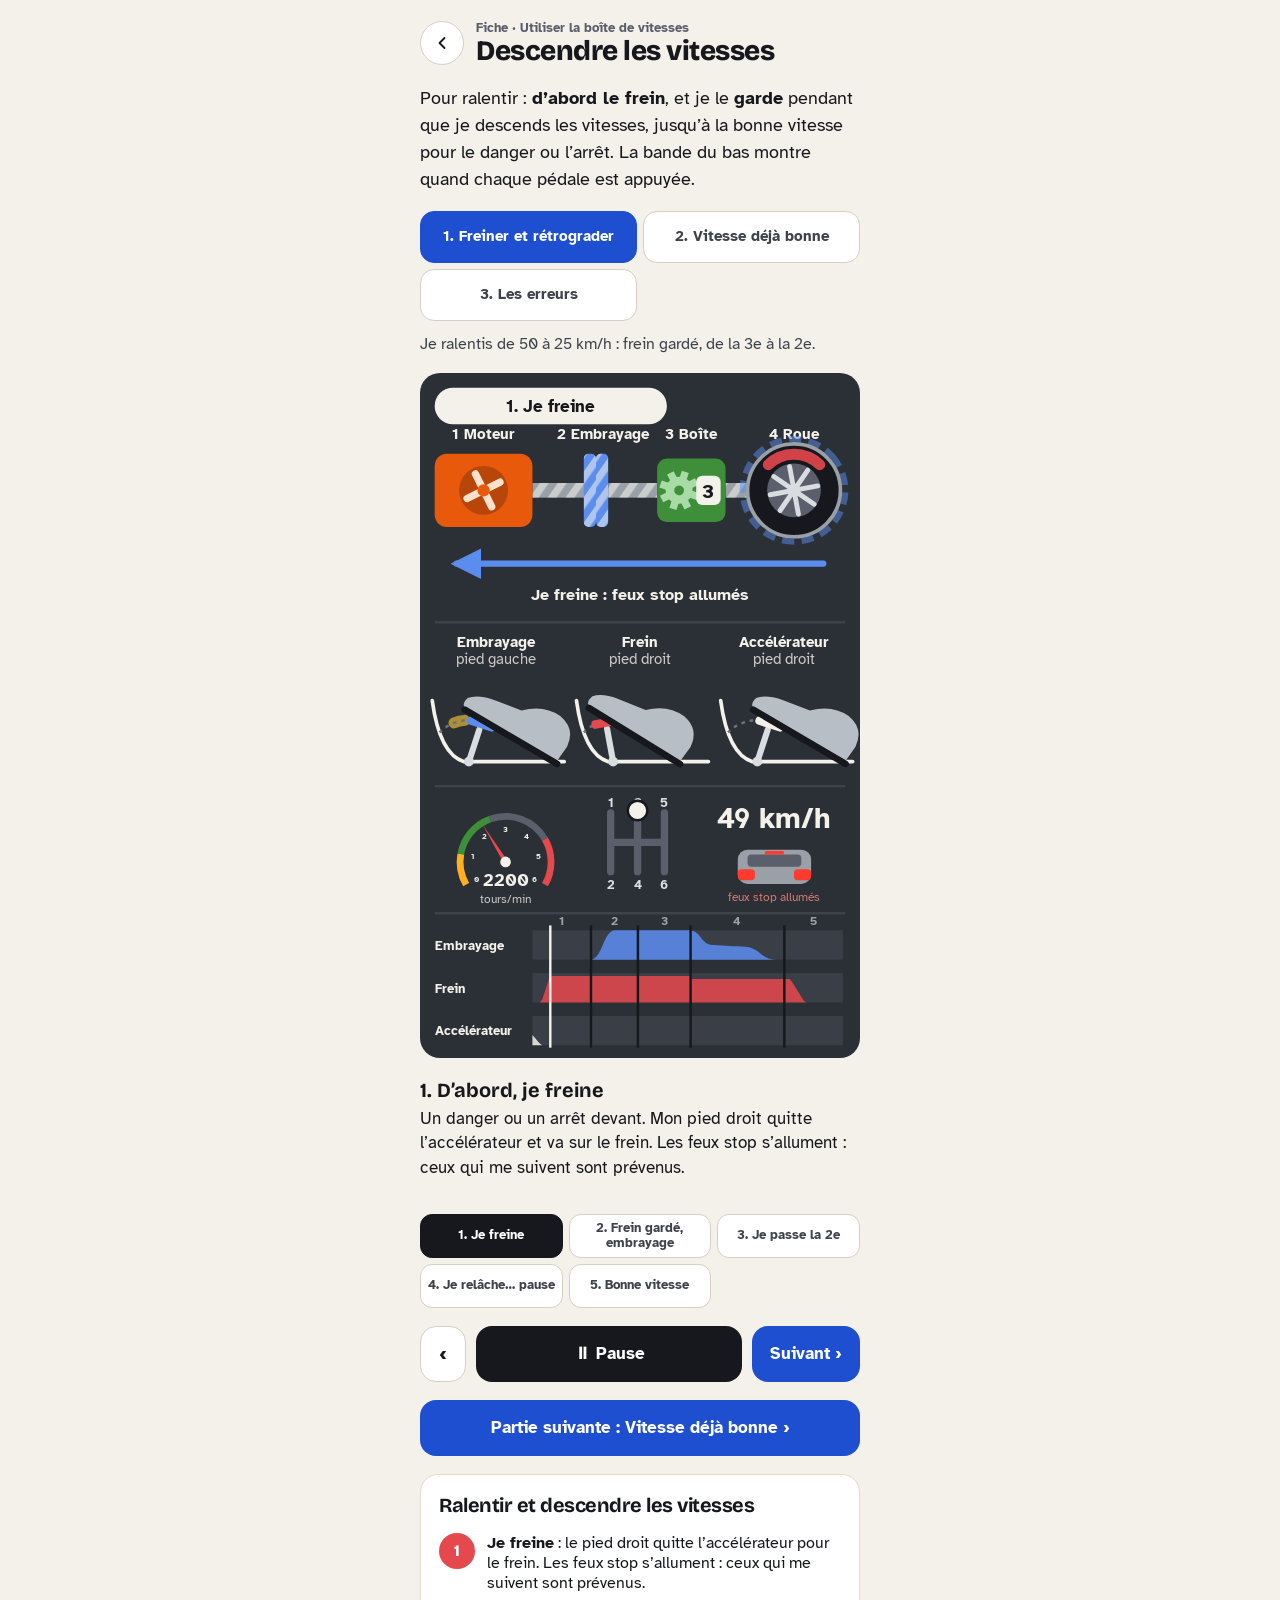
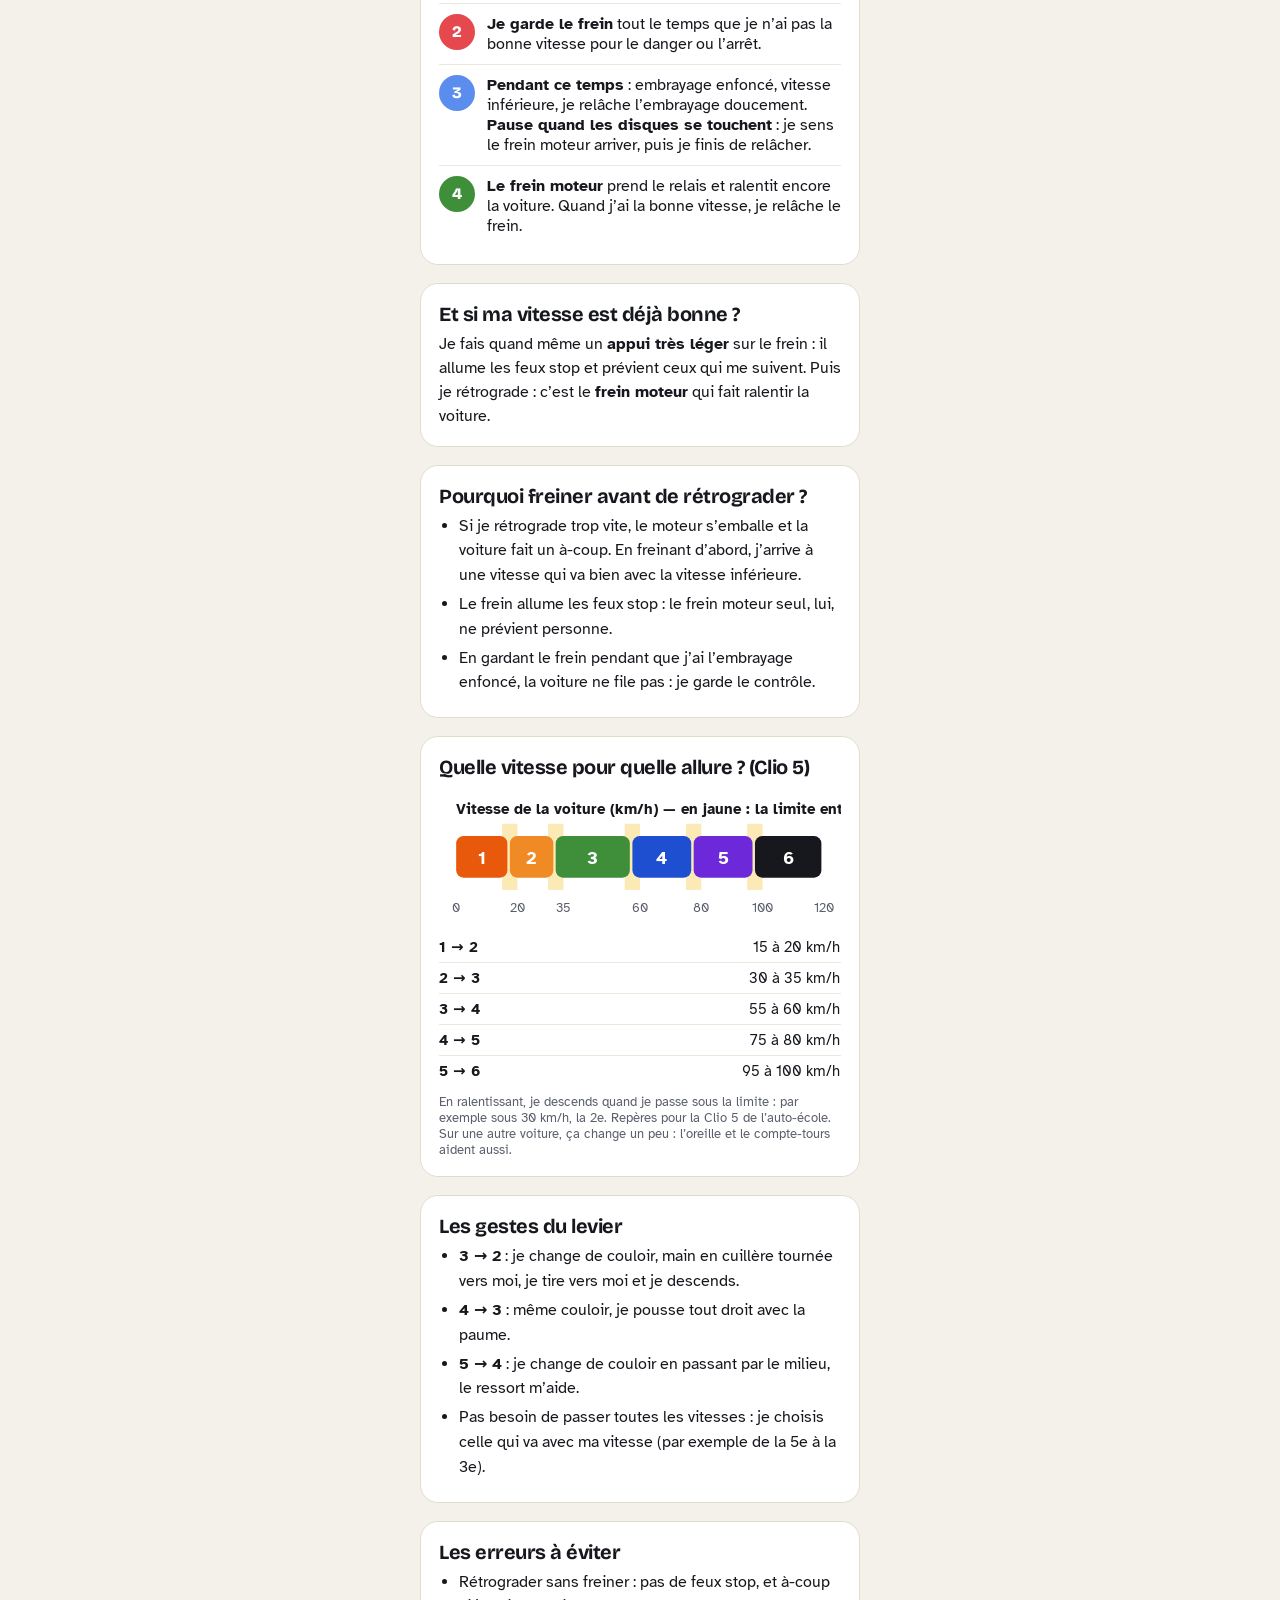
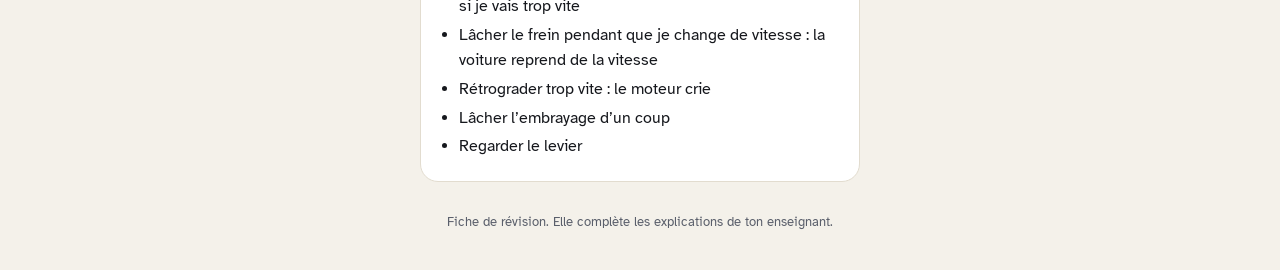
==== commit 2c3b42b3: "Add files via upload" ====
--- a/fiches/retro.html
+++ b/fiches/retro.html
@@ -109,6 +109,7 @@
       <g class="lbl" font-size="11" fill="#F4F1EA"><text x="12" y="472">Embrayage</text><text x="12" y="507">Frein</text><text x="12" y="542">Accélérateur</text></g>
       <g id="tl"></g>
       <line id="tlCur" y1="452" y2="552" stroke="#F4F1EA" stroke-width="2"/>
+      <g id="pauseB" opacity="0"><rect x="8" y="244" width="112" height="24" rx="12" fill="#FFD43B"/><text x="64" y="261" text-anchor="middle" class="lbl" font-size="13" fill="#16181D">⏸ PAUSE</text></g>
       <g id="stallB" opacity="0"><rect x="134" y="142" width="92" height="28" rx="14" fill="#E5484D"/><text x="180" y="161" text-anchor="middle" class="lbl" font-size="14" fill="#fff">Calé !</text></g>
       <g><rect x="12" y="12" width="190" height="30" rx="15" fill="#F4F1EA"/><text id="badgeT" x="107" y="32" text-anchor="middle" class="lbl" font-size="14" fill="#16181D"></text></g>
     </svg>
@@ -122,7 +123,7 @@
   <div class="card" id="gestes"><h2 style="font-size:20px;margin-bottom:6px">Ralentir et descendre les vitesses</h2>
     <div class="key"><span class="n" style="background:#E5484D">1</span><div><b>Je freine</b> : le pied droit quitte l’accélérateur pour le frein. Les feux stop s’allument : ceux qui me suivent sont prévenus.</div></div>
     <div class="key"><span class="n" style="background:#E5484D">2</span><div><b>Je garde le frein</b> tout le temps que je n’ai pas la bonne vitesse pour le danger ou l’arrêt.</div></div>
-    <div class="key"><span class="n" style="background:#5B8DEF">3</span><div><b>Pendant ce temps</b> : embrayage enfoncé, vitesse inférieure, je relâche l’embrayage doucement.</div></div>
+    <div class="key"><span class="n" style="background:#5B8DEF">3</span><div><b>Pendant ce temps</b> : embrayage enfoncé, vitesse inférieure, je relâche l’embrayage doucement. <b>Pause quand les disques se touchent</b> : je sens le frein moteur arriver, puis je finis de relâcher.</div></div>
     <div class="key"><span class="n" style="background:#3E8E3A">4</span><div><b>Le frein moteur</b> prend le relais et ralentit encore la voiture. Quand j’ai la bonne vitesse, je relâche le frein.</div></div>
   </div>
 
@@ -229,6 +230,9 @@
   // c : embrayage (0 = pédale enfoncée / débrayé, 1 = relevée / embrayé) · g : gaz (0-1)
   // rpm : régime · v : km/h · b : rotation du disque côté boîte (tr/min équivalents) · flow : 'fwd' | 'back' | 'cut' | 'none'
   // fb : frein (0-1) · lev : position du levier
+  // remontée de l'embrayage avec pause quand les disques se touchent (le frein moteur arrive)
+  const releaseWithPause = (q) => q < .3 ? .5 * ease(q / .3) : (q < .65 ? .5 : .5 + .5 * ease(seg(q, .65, .9)));
+  const pauseLevel = (q) => q < .3 ? 0 : (q < .65 ? seg(q, .3, .6) : 1);
   const geared = (gear, v) => gear === '2' ? v * R2 : (gear === '3' ? v * R3 : (gear === '4' ? v * R4 : v * R1));
   const STEPS = [
     { id: 'frein', k: '1. Je freine', d: 5000, t: '1. D’abord, je freine', s: 'Un danger ou un arrêt devant. Mon pied droit quitte l’accélérateur et va sur le frein. Les feux stop s’allument : ceux qui me suivent sont prévenus.',
@@ -237,16 +241,25 @@
       f: (p) => { const c = 1 - ease(seg(p, 0, .5)), v = lerp(38, 33, p); return { c, g: 0, fb: .45, rpm: c > .5 ? geared('3', v) : lerp(800, geared('3', v), c * 2), v, b: geared('3', v), gear: '3', lev: '3', flow: c > .5 ? 'back' : 'cut', ft: 'Frein gardé, embrayage enfoncé' }; } },
     { id: 'passe', k: '3. Je passe la 2e', d: 4500, t: '3. Je passe la 2e, toujours en freinant', s: 'Le frein est toujours appuyé. Je change de couloir : main en cuillère vers moi, je tire vers moi et je descends en 2e.',
       f: (p) => { const t = ease(seg(p, .1, .85)), v = lerp(33, 29, p), gear = t < .35 ? '3' : (t < .7 ? 'N' : '2'); return { c: 0, g: 0, fb: .45, rpm: 800, v, b: gear === 'N' ? lerp(geared('3', v), geared('2', v), seg(t, .35, .7)) : geared(gear, v), gear, lev: { from: '3', to: '2', t }, flow: 'cut', ft: gear === '2' ? '2e passée, frein toujours appuyé' : 'Je change de couloir' }; } },
-    { id: 'relache', k: '4. Je relâche l’embrayage', d: 5000, t: '4. Je relâche l’embrayage doucement', s: 'Toujours le frein. L’embrayage remonte doucement : le moteur se remet à tourner avec les roues. En 2e, le frein moteur est plus fort (anneau bleu).',
-      f: (p) => { const c = ease(seg(p, .05, .7)), v = lerp(29, 26, p), sy = geared('2', v); return { c, g: 0, fb: .4, rpm: c < .5 ? 800 : lerp(800, sy, seg(c, .5, 1)), v, b: sy, gear: '2', lev: '2', flow: c < .5 ? 'cut' : 'back', ft: c < .5 ? 'Je relâche doucement…' : 'Frein + frein moteur' }; } },
+    { id: 'relache', k: '4. Je relâche… pause', d: 8000, t: '4. Je relâche l’embrayage, avec une pause', s: 'Toujours le frein. Je remonte l’embrayage jusqu’au moment où les disques se touchent, et je fais une pause : le moteur s’accroche aux roues, son régime remonte et le frein moteur s’active tout de suite (anneau bleu). Puis je finis de relâcher.',
+      f: (p) => { let c, v, rpm, flow, ft, pause = false, emb;
+        if (p < .22) { c = .5 * ease(seg(p, 0, .22)); v = lerp(29, 28, seg(p, 0, .22)); rpm = 800; flow = 'cut'; ft = 'Je relâche doucement…'; }
+        else if (p < .58) { const q = seg(p, .22, .58); c = lerp(.5, .56, q); v = lerp(28, 25.5, q); rpm = lerp(800, v * R2, ease(seg(q, 0, .45))); flow = 'back'; emb = seg(q, 0, .3); pause = true; ft = 'Pause : le moteur s’accroche, frein moteur !'; }
+        else { const q = seg(p, .58, .9); c = lerp(.56, 1, ease(q)); v = lerp(25.5, 24, q); rpm = v * R2; flow = 'back'; ft = 'Frein + frein moteur'; }
+        return { c, g: 0, fb: .4, rpm, v, b: v * R2, gear: '2', lev: '2', flow, ft, pause, emb }; } },
     { id: 'bonne', k: '5. Bonne vitesse', d: 5000, t: '5. J’ai la bonne vitesse : je relâche le frein', s: 'Je suis à la bonne vitesse pour le danger ou l’arrêt. Je relâche le frein. Le frein moteur continue de retenir la voiture.',
       f: (p) => { const fb = .4 * (1 - seg(p, .1, .35)), v = lerp(26, 22, ease(p)); return { c: 1, g: 0, fb, rpm: geared('2', v), v, b: geared('2', v), gear: '2', lev: '2', flow: 'back', ft: fb > .04 ? 'Je relâche le frein' : 'Le frein moteur retient la voiture' }; } },
 
     { id: 'touche', k: '1. Appui léger', d: 4500, t: '1. Vitesse déjà bonne : un appui très léger', s: 'Ma vitesse va déjà bien. Je pose quand même le pied sur le frein, très légèrement : les feux stop s’allument et préviennent ceux qui me suivent.',
       f: (p) => { const g = .3 * (1 - seg(p, 0, .15)), fb = .1 * seg(p, .15, .3), v = lerp(32, 30.5, p); return { c: 1, g, fb, rpm: geared('3', v), v, b: geared('3', v), gear: '3', lev: '3', flow: g > .05 ? 'fwd' : 'back', ft: fb > .04 ? 'Appui léger : feux stop allumés' : 'Pied levé…' }; } },
-    { id: 'retro2', k: '2. Je rétrograde', d: 6000, t: '2. Je rétrograde quand même', s: 'Frein léger toujours posé : embrayage, 2e, je relâche doucement. Le frein moteur devient plus fort.',
-      f: (p) => { const v = lerp(30.5, 28, p); let c, gear, lev; if (p < .25) { c = 1 - ease(seg(p, 0, .25)); gear = '3'; lev = '3'; } else if (p < .55) { c = 0; const t = ease(seg(p, .25, .55)); gear = t < .35 ? '3' : (t < .7 ? 'N' : '2'); lev = { from: '3', to: '2', t }; } else { c = ease(seg(p, .55, .9)); gear = '2'; lev = '2'; }
-        const sy = geared(gear === 'N' ? '2' : gear, v); return { c, g: 0, fb: .1, rpm: c > .5 ? sy : lerp(800, sy, c * 2), v, b: sy, gear, lev, flow: c > .5 ? 'back' : 'cut', ft: c > .5 ? (gear === '2' ? 'En 2e : frein moteur plus fort' : 'Frein léger posé') : 'Embrayage, 2e…' }; } },
+    { id: 'retro2', k: '2. Je rétrograde', d: 8500, t: '2. Je rétrograde quand même', s: 'Frein léger toujours posé : embrayage, 2e, puis je remonte l’embrayage avec une pause quand les disques se touchent : le moteur s’accroche aux roues et le frein moteur s’active.',
+      f: (p) => { const v0 = 30.5; let c, gear, lev, v, rpm, flow, ft, pause = false, emb;
+        if (p < .2) { c = 1 - ease(seg(p, 0, .2)); gear = '3'; lev = '3'; v = lerp(v0, 30, seg(p, 0, .2)); rpm = c > .5 ? v * R3 : lerp(800, v * R3, c * 2); flow = c > .5 ? 'back' : 'cut'; ft = 'Embrayage…'; }
+        else if (p < .42) { c = 0; const t = ease(seg(p, .2, .42)); gear = t < .35 ? '3' : (t < .7 ? 'N' : '2'); lev = { from: '3', to: '2', t }; v = 30; rpm = 800; flow = 'cut'; ft = 'Je passe la 2e'; }
+        else if (p < .52) { c = .5 * ease(seg(p, .42, .52)); gear = '2'; lev = '2'; v = 29.8; rpm = 800; flow = 'cut'; ft = 'Je relâche doucement…'; }
+        else if (p < .8) { const q = seg(p, .52, .8); c = lerp(.5, .56, q); gear = '2'; lev = '2'; v = lerp(29.8, 27.5, q); rpm = lerp(800, v * R2, ease(seg(q, 0, .45))); flow = 'back'; emb = seg(q, 0, .3); pause = true; ft = 'Pause : le moteur s’accroche, frein moteur !'; }
+        else { c = lerp(.56, 1, ease(seg(p, .8, .95))); gear = '2'; lev = '2'; v = lerp(27.5, 26.5, seg(p, .8, 1)); rpm = v * R2; flow = 'back'; ft = 'En 2e : frein moteur plus fort'; }
+        return { c, g: 0, fb: .1, rpm, v, b: gear === 'N' ? lerp(v * R3, v * R2, .5) : (gear === '2' ? v * R2 : v * R3), gear, lev, flow, ft, pause, emb }; } },
     { id: 'fm', k: '3. Le frein moteur', d: 4500, t: '3. C’est le frein moteur qui ralentit', s: 'Je relâche le frein. En 2e, le frein moteur fait ralentir la voiture tout seul.',
       f: (p) => { const fb = .1 * (1 - seg(p, .05, .25)), v = lerp(28, 20, ease(p)); return { c: 1, g: 0, fb, rpm: geared('2', v), v, b: geared('2', v), gear: '2', lev: '2', flow: 'back', ft: 'Le frein moteur ralentit la voiture' }; } },
 
@@ -352,6 +365,7 @@
     $('rpmT').textContent = String(Math.round(s.rpm / 50) * 50);
     $('spdT').textContent = Math.round(s.v) + ' km/h';
     $('stallB').setAttribute('opacity', s.stall ? 1 : 0);
+    $('pauseB').setAttribute('opacity', s.pause ? (Math.floor(performance.now() / 400) % 2 ? 1 : .55) : 0);
     $('badgeT').textContent = st.k;
     $('capT').textContent = st.t; $('capS').textContent = st.s;
     [...stepsEl.children].forEach((b, i) => b.setAttribute('aria-current', String(i === idx)));
